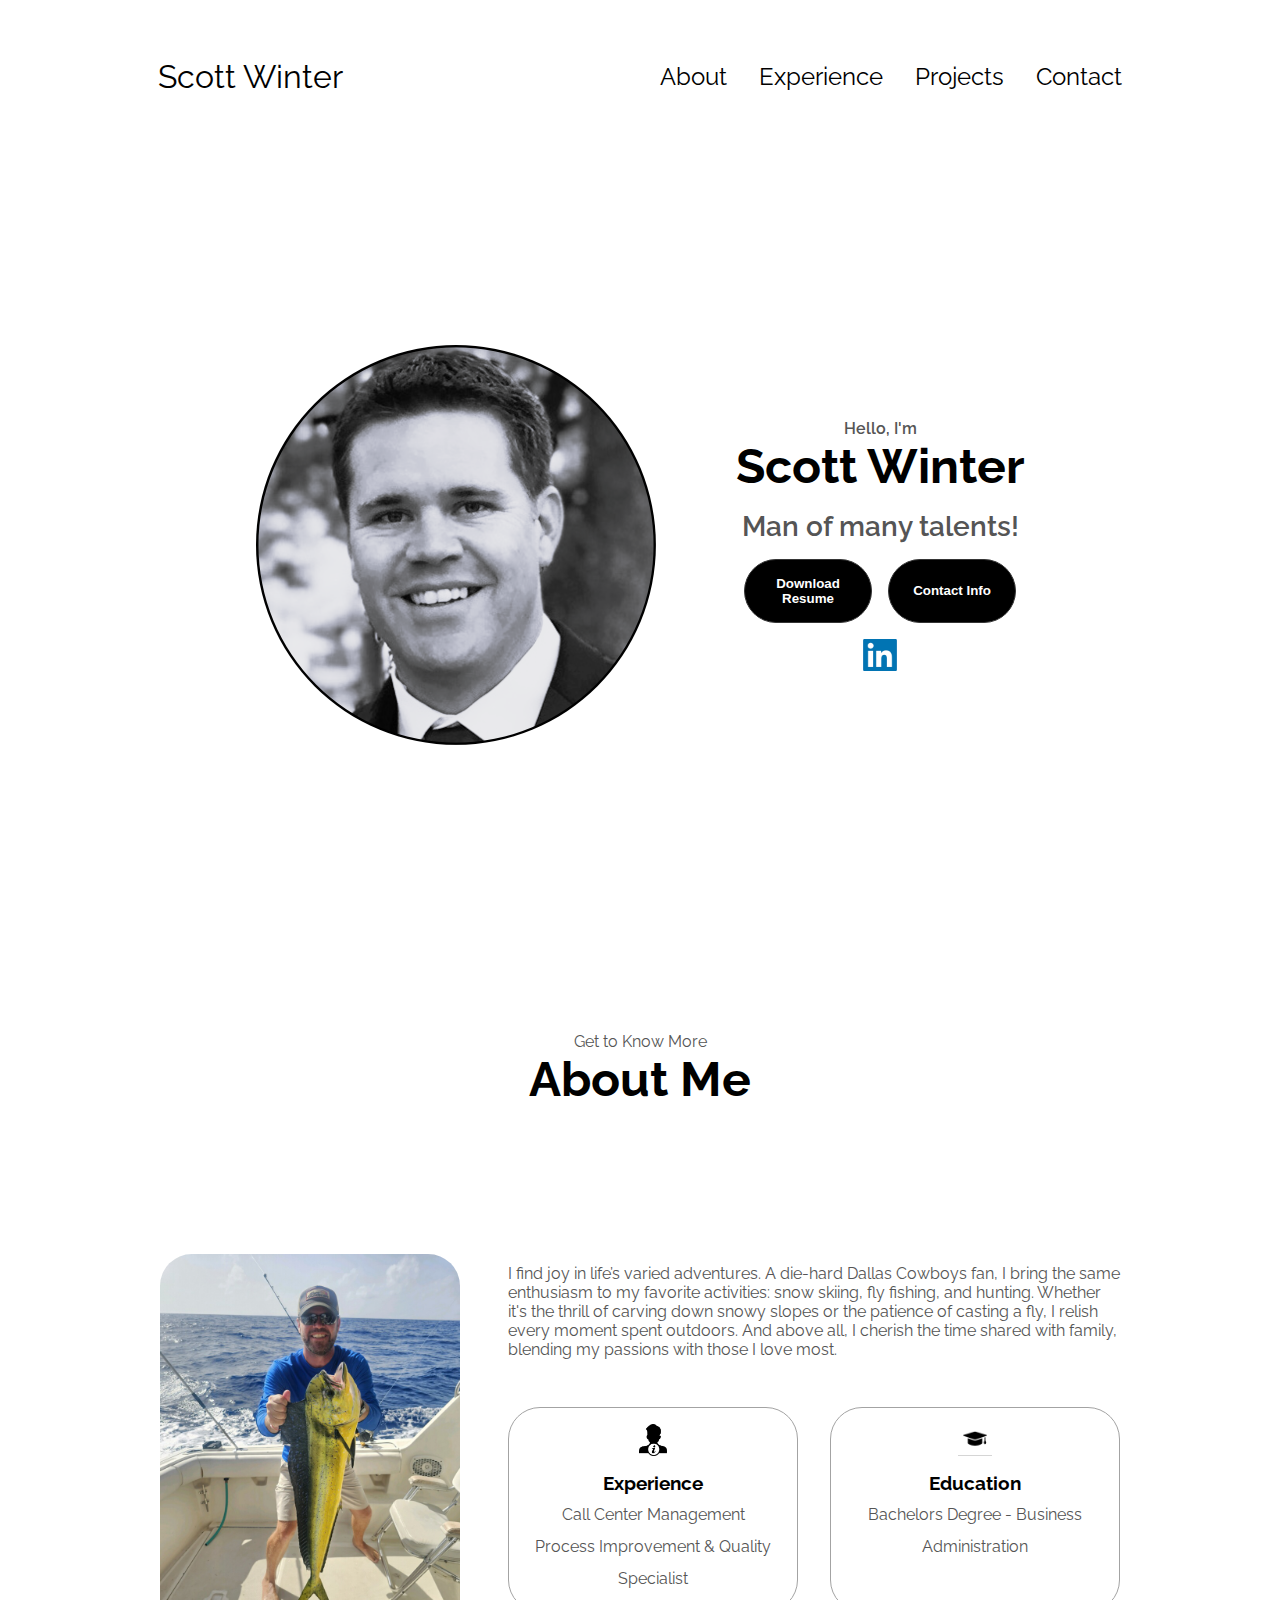
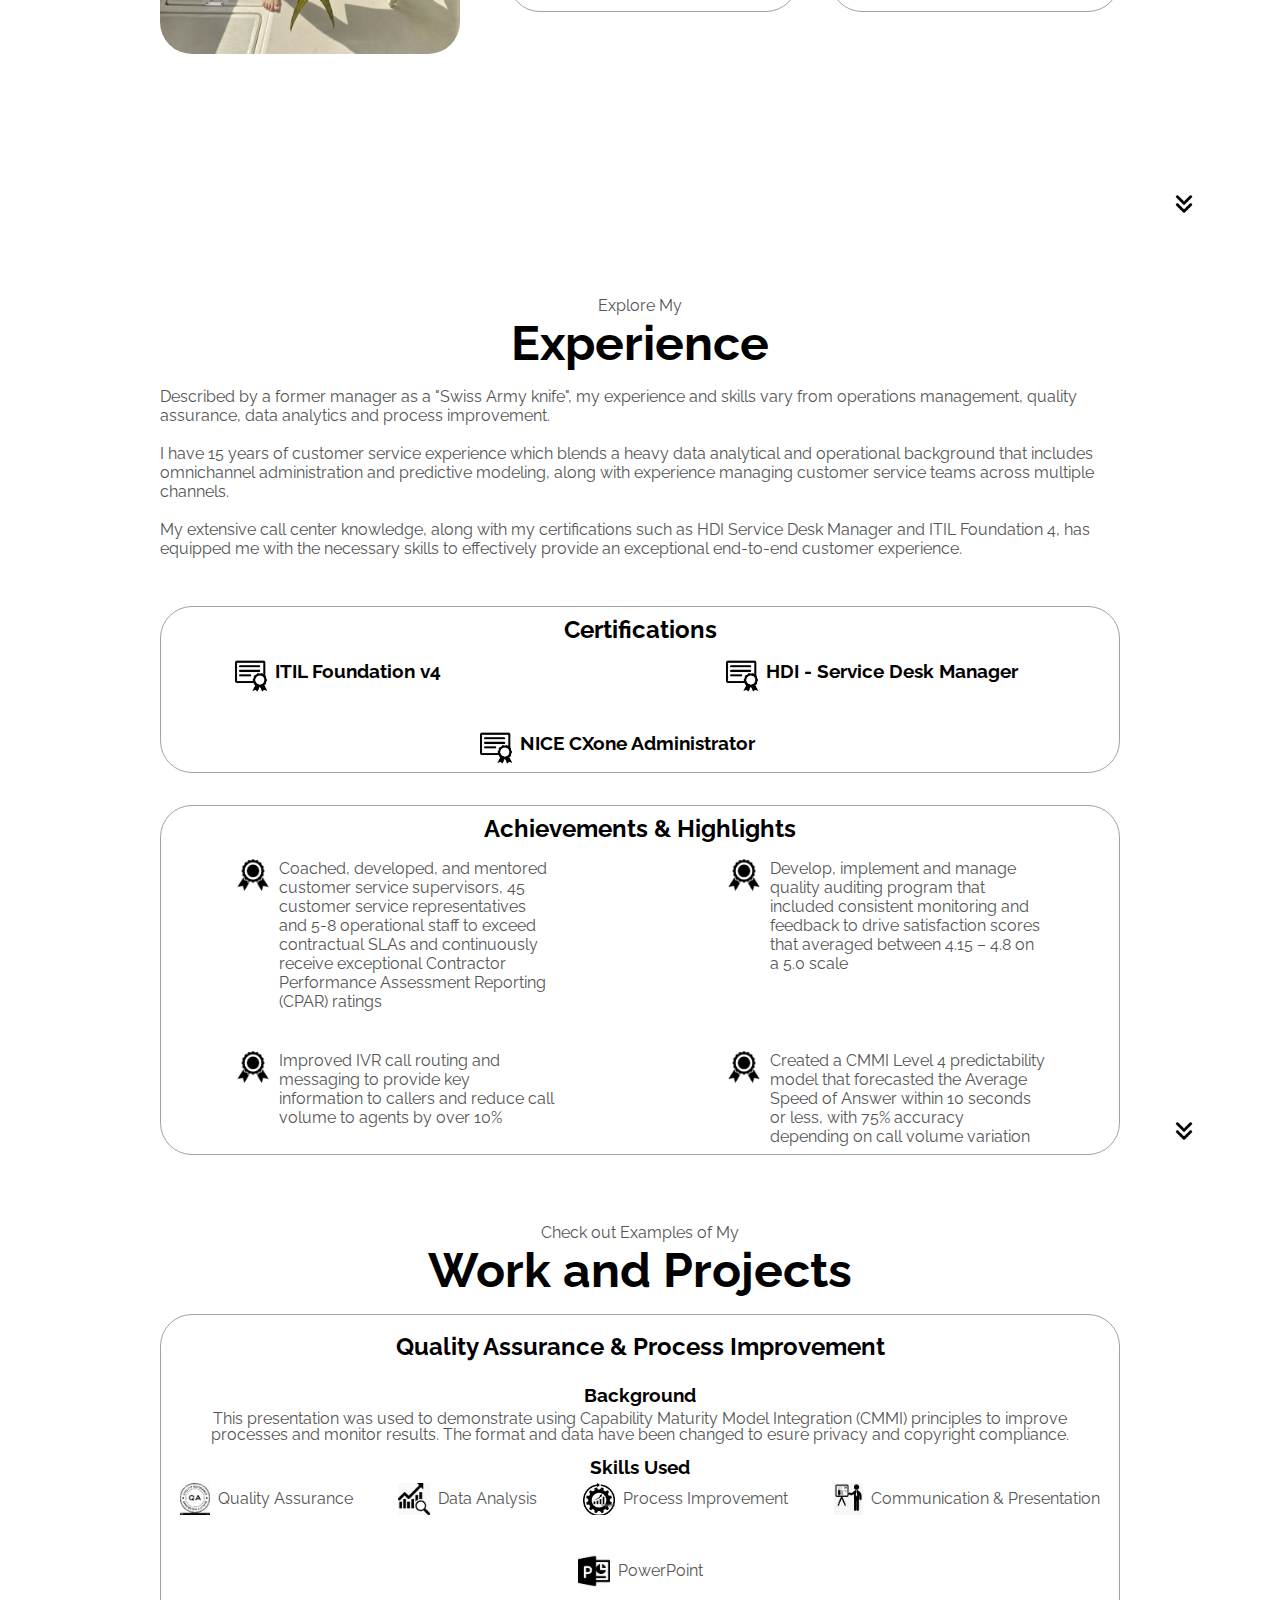
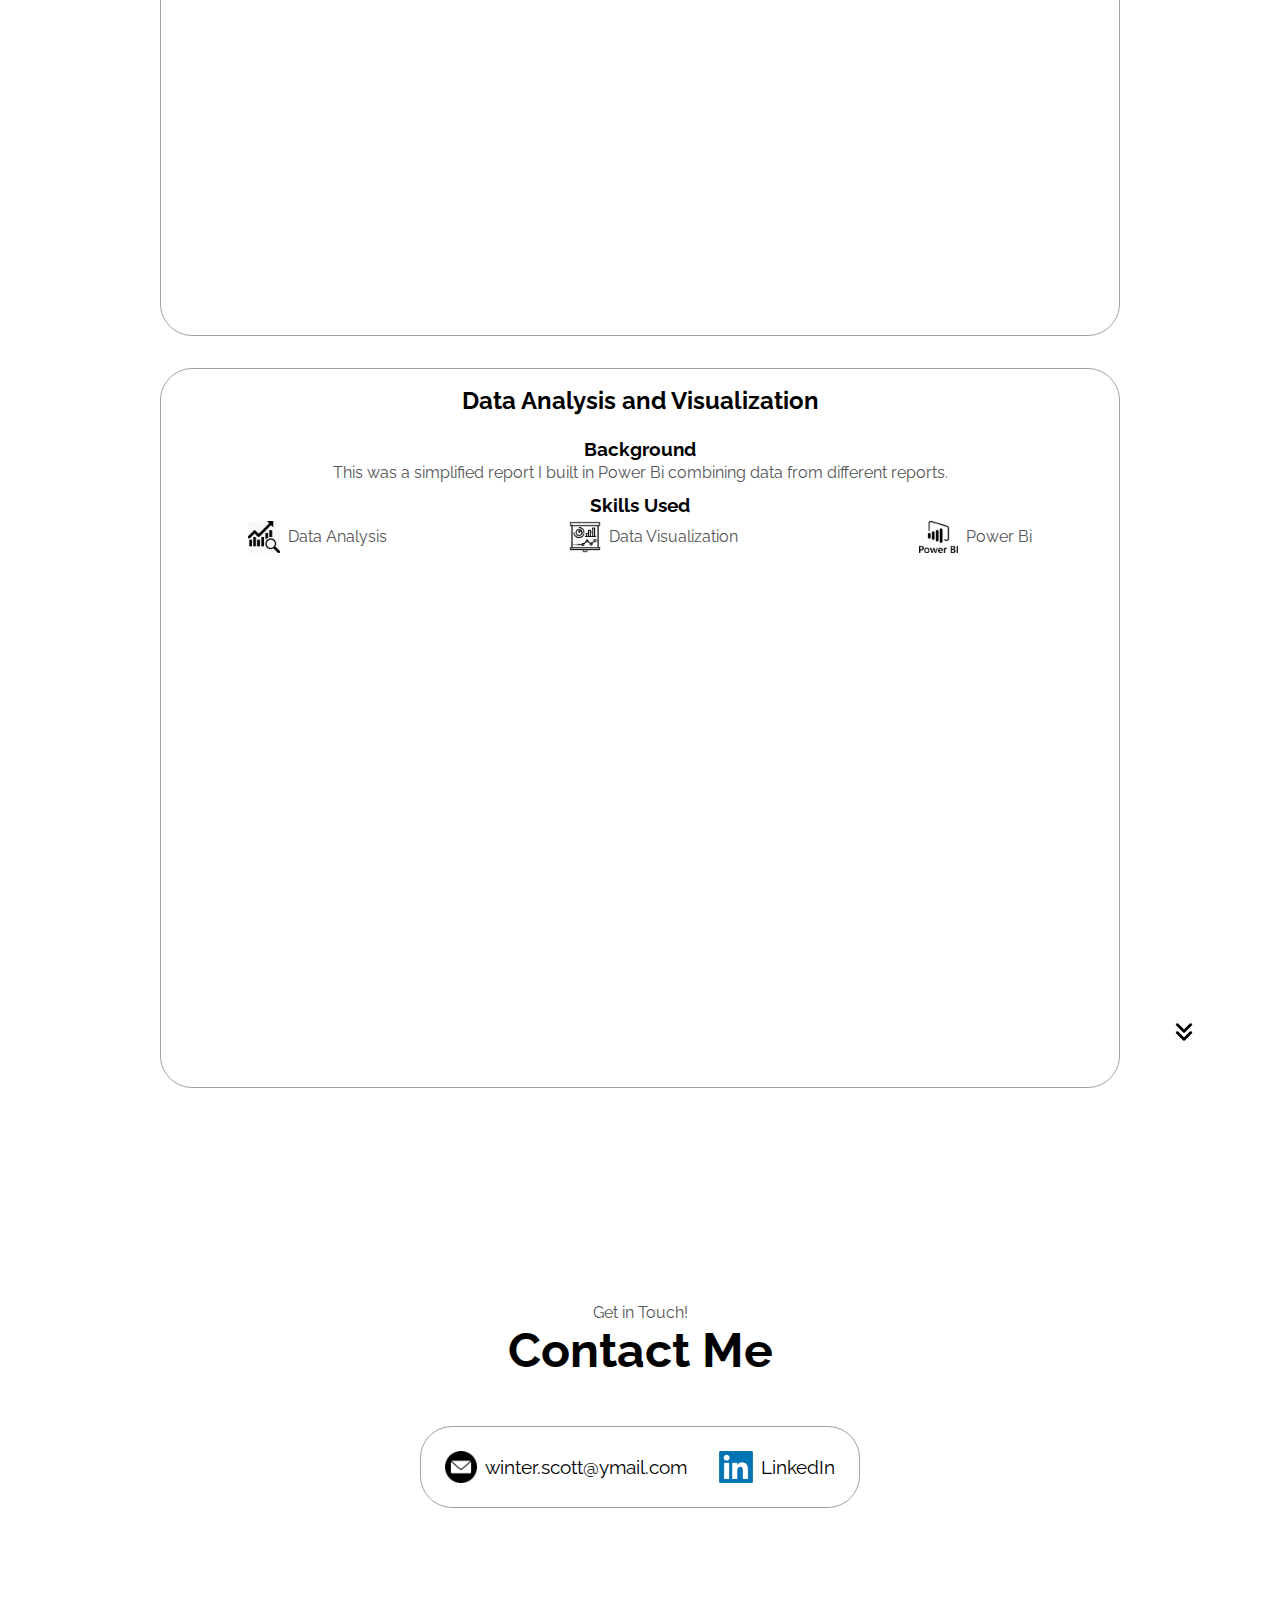
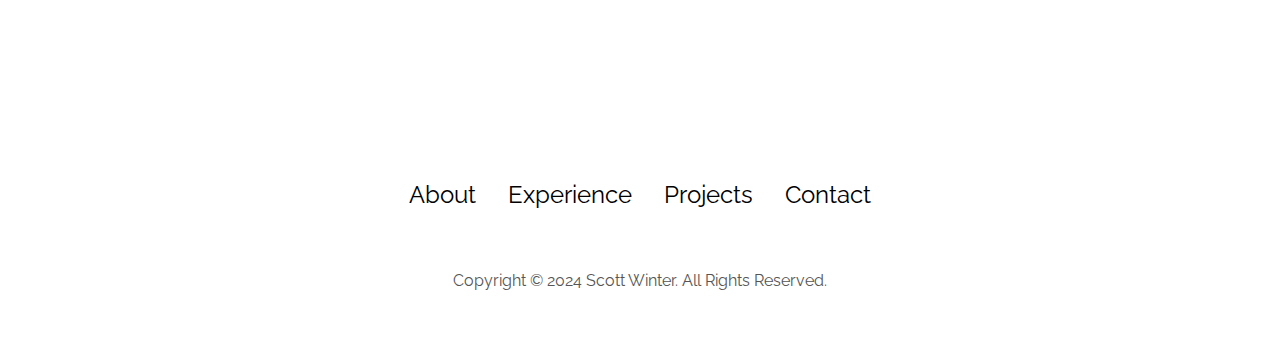
==== index.html @ 6017ad6f "Changed icons and formatting" ====
<!DOCTYPE html>
<html lang="en">
<head>
    <meta charset="UTF-8">
    <meta name="viewport" content="width=device-width, initial-scale=1.0">
    <title>Scott Winter</title>
    <link rel="stylesheet" href="style.css">
    <link rel="stylesheet" href="mediaqueries.css">
</head>
<body>
    <nav id="desktop-nav">
        <div class="logo">Scott Winter</div>
        <div>
            <ul class="nav-links">
                <li><a href="#about">About</a></li>
                <li><a href="#experience">Experience</a></li>
                <li><a href="#projects">Projects</a></li>
                <li><a href="#contact">Contact</a></li>
            </ul>
        </div>
    </nav>
    <nav id="hamburger-nav">
        <div class="logo">Scott Winter</div>
        <div class="hamburger-menu">
            <div class="hamburger-icon" onclick="toggleMenu()">
                <span></span>
                <span></span>
                <span></span>
            </div>
            <div class="menu-links">
                <li><a href="#about" onclick="toggleMenu()">About</a></li>
                <li><a href="#experience" onclick="toggleMenu()">Experience</a></li>
                <li><a href="#projects" onclick="toggleMenu()">Projects</a></li>
                <li><a href="#contact" onclick="toggleMenu()">Contact</a></li>
            </div>
        </div>
    </nav>
    <section id="profile">
        <div class="section__pic-container">
            <img src="./assets/headshot.png" alt="Scott Winter profile picture" class="headshot">
        </div>
        <div class="section__text">
            <p class="section__text__p1">Hello, I'm</p>
            <h1 class="title">Scott Winter</h1>
            <p class="section__text__p2">Man of many talents!</p>
            <div class="btn-container">
                <button class="btn btn-color-2" onclick="window.open('./assets/Scott Winter Resume.pdf')">Download Resume</button>
                <button class="btn btn-color-1" onclick="location.href='./#contact'">Contact Info</button>
            </div>
            <div id="socials-container">
                <img src="./assets/linkedin.png" alt="My LinkedIn Profile"
                class="icon LinkedIn-icon" onclick="location.href='https://www.linkedin.com/in/scottwwinter/'">
            </div>
        </div>
    </section>
    <section id="about">
        <p class="section__text__p1">Get to Know More</p>
        <h1 class="title">About Me</h1>
        <div class="section-container">
            <div class="section__pic-container">
                <img src="./assets/about-pic.png" alt="Profile Picture"
                class="about-pic"
                />
            </div>
            <div class="about-details-container">
                <div class="text-container">
                    <p>I find joy in life’s varied adventures. A die-hard Dallas 
                        Cowboys fan, I bring the same enthusiasm to my favorite activities: 
                        snow skiing, fly fishing, and hunting. Whether it's the thrill of carving down 
                        snowy slopes or the patience of casting a fly, I relish every moment 
                        spent outdoors. And above all, I cherish the time shared with family, blending 
                        my passions with those I love most. 
                    </p>
                </div>
                <div class="about-containers">
                    <div class="details-container">
                        <img
                         src="./assets/about-me.png"
                         alt="Experience icon"
                         class="icon"
                        />
                        <h3>Experience</h3>
                        <p>Call Center Management <br>
                        Process Improvement & Quality Specialist</p>
                    </div>
                    <div class="details-container">
                        <img 
                         src="./assets/education-icon.png" 
                         alt="Education icon"
                         class="icon"
                        />
                        <h3>Education</h3>
                        <p>Bachelors Degree - Business Administration
                        </p>
                    </div>
                </div>
            </div>
        </div>
        <img src="./assets/arrow.png" alt="Arrow icon" class="icon arrow"
        onclick="location.href='./#experience'">
    </section>
    <section id="experience">
        <p class="section__text__p1">Explore My</p>
        <h1 class="title">Experience</h1>
        <div class="experience-details-container">
            <div class="text-container">
                <p> Described by a former manager as a "Swiss Army knife", my experience and 
                    skills vary from operations management, quality assurance, data 
                    analytics and process improvement. <br> <br> I have 15 years of customer service experience which blends a 
                    heavy data analytical and operational background that includes 
                    omnichannel administration and predictive modeling, along with 
                    experience managing customer service teams across multiple 
                    channels. <br><br>My extensive call center knowledge, along with my 
                    certifications such as HDI Service Desk Manager and ITIL Foundation 
                    4, has equipped me with the necessary skills to effectively provide 
                    an exceptional end-to-end customer experience.
                </p>
            </div>            
            <div class="about-containers">
                <div class="details-container-certification">
                    <h2 class="experience-sub-title">Certifications</h2>
                    <div class="article-container">
                        <article>
                            <img src="./assets/certification-icon.png" 
                                 alt="Certification Icon"
                                 class="icon">
                                <div>
                                    <h3>ITIL Foundation v4</h3>
                                </div> 
                        </article>
                        <article>
                            <img src="./assets/certification-icon.png" 
                                 alt="Achievement Icon"
                                 class="icon">
                                <div>
                                    <h3>HDI - Service Desk Manager</h3>
                                </div> 
                        </article>
                        <article>
                            <img src="./assets/certification-icon.png" 
                                 alt="Achievement Icon"
                                 class="icon">
                                <div>
                                    <h3>NICE CXone Administrator</h3>
                                </div> 
                        </article>        
                    </div>
                </div>
                <div class="details-container-achievements">
                    <h2 class="experience-sub-title">Achievements & Highlights</h2>
                    <div class="article-container">
                        <article>
                            <img src="./assets/achievement-icon.png" 
                                 alt="Achievement Icon"
                                 class="icon">
                                <div>
                                    <p>Coached, developed, and mentored 
                                        customer service supervisors, 45 
                                        customer service representatives and 
                                        5-8 operational staff to exceed contractual 
                                        SLAs and continuously receive exceptional 
                                        Contractor Performance Assessment Reporting (CPAR) 
                                        ratings</p>
                                </div> 
                        </article>
                        <article>
                            <img src="./assets/achievement-icon.png" 
                                 alt="Achievement Icon"
                                 class="icon">
                                <div>
                                    <p>Develop, implement and manage quality auditing program 
                                        that included consistent monitoring and feedback to drive 
                                        satisfaction scores that averaged between 4.15 – 4.8 on a 5.0 
                                        scale</p>
                                </div> 
                        </article>
                        <article>
                            <img src="./assets/achievement-icon.png" 
                                 alt="Achievement Icon"
                                 class="icon">
                                <div>
                                    <p>Improved IVR call routing and messaging to provide key information 
                                        to callers and reduce call volume to agents by over 10%</p>
                                </div> 
                        </article>
                        <article>
                            <img src="./assets/achievement-icon.png" 
                                 alt="Achievement Icon"
                                 class="icon">
                                <div>
                                    <p>Created a CMMI Level 4 predictability model that forecasted the 
                                        Average Speed of Answer within 10 seconds or less, with 75% 
                                        accuracy depending on call volume variation</p>
                                </div> 
                        </article>
                    </div>
                </div>
            </div>
        </div>
        <img src="./assets/arrow.png" alt="Arrow icon" class="icon arrow"
        onclick="location.href='./#projects'">
    </section>
    <section id="projects">
        <p class="section__text__p1">Check out Examples of My</p>
        <h1 class="title">Work and Projects</h1>
        <div class="experience-details-container projects-container">
            <div class="details-container presentation-container">
                <h2 class="projects-sub-title">Quality Assurance & Process Improvement</h2>
                <h3>Background</h3>
                <div class="text-container project-presentation-text">
                    <p>This presentation was used to demonstrate using Capability Maturity Model Integration (CMMI) 
                        principles to improve processes and monitor results. The format and data have been changed 
                        to esure privacy and copyright compliance.
                    </p>
                </div>
                <h3>Skills Used</h3>
                <div class="article-container skills-used">
                    <article class="skills-details">
                        <img src="./assets/quality-assurance-icon.png" 
                                 alt="Skills Icon"
                                 class="icon">
                                <div>
                                    <p>Quality Assurance</p>
                                </div> 
                    </article>
                    <article class="skills-details">
                        <img src="./assets/data-analysis-icon.png" 
                                 alt="Skills Icon"
                                 class="icon">
                                <div>
                                    <p>Data Analysis</p>
                                </div> 
                    </article>
                    <article class="skills-details">
                        <img src="./assets/process-improvement-icon" 
                                 alt="Skills Icon"
                                 class="icon">
                                <div>
                                    <p>Process Improvement</p>
                                </div> 
                    </article>
                    <article class="skills-details">
                        <img src="./assets/presentation-icon.png" 
                                 alt="Skills Icon"
                                 class="icon">
                                <div>
                                    <p>Communication & Presentation</p>
                                </div> 
                    </article>
                    <article class="skills-details">
                        <img src="./assets/powerpoint-icon.png" 
                                 alt="Skills Icon"
                                 class="icon">
                                <div>
                                    <p>PowerPoint</p>
                                </div> 
                    </article>
                    </div>
                <div class="article-container">                   
                    <iframe src="https://1drv.ms/p/c/02ca8053bdf16c17/IQQpwWOQGfQnS7C4cMNUEPcTAedNx4H-xVXL0mnhFhOoRJ8?em=2&amp;wdAr=1.7777777777777777&amp;wdEaaCheck=1" width="500px" height="300px" frameborder="0">
                        This is an embedded <a target="_blank" href="https://office.com">Microsoft Office</a> presentation, powered by <a target="_blank" href="https://office.com/webapps">Office</a>.</iframe>
                </div>
            </div>
            <div class="details-container presentation-container">
                <h2 class="projects-sub-title">Data Analysis and Visualization</h2>
                <h3>Background</h3>
                <div class="text-container project-presentation-text">
                    <p>This was a simplified report I built in Power Bi combining data from different reports.
                    </p>
                </div>
                <h3>Skills Used</h3>
                <div class="article-container skills-used">
                    <article class="skills-details">
                        <img src="./assets/data-analysis-icon.png" 
                                 alt="Skills Icon"
                                 class="icon">
                                <div>
                                    <p>Data Analysis</p>
                                </div> 
                    </article>
                    <article class="skills-details">
                        <img src="./assets/data-visualization-icon.png" 
                                 alt="Skills Icon"
                                 class="icon">
                                <div>
                                    <p>Data Visualization</p>
                                </div> 
                    </article>
                    <article class="skills-details">
                        <img src="./assets/powerbi-icon.png" 
                                 alt="Skills Icon"
                                 class="icon">
                                <div>
                                    <p>Power Bi</p>
                                </div> 
                    </article>
                    </div>
                <div class="article-container">                   
                    <iframe title="Call Statistics Demo" width="600" height="486" src="https://app.powerbi.com/view?r=eyJrIjoiNjZkYTY4NjYtNTcwOC00YjhkLTlhNmItY2ViM2QxNGQ1OWJhIiwidCI6IjY2ZTRmZDdmLWQ2MDYtNDExNC04ZTYzLTRjZDkyZjU1OGFmZCJ9" frameborder="0" allowFullScreen="true"></iframe>
                </div>
            </div>
        </div>
        <img src="./assets/arrow.png" alt="Arrow icon" class="icon arrow"
        onclick="location.href='./#contact'">
    </section>
    <section id="contact">
        <p class="section__text__p1">Get in Touch!</p>
        <h1 class="title">Contact Me</h1>
        <div class="contact-info-upper-container">
            <div class="contact-info-container">
                <img src="./assets/email-icon.png" 
                     lt="Email Icon" 
                     class="icon contact-icon">
                <p><a href="mailto:winter.scott@ymail.com">winter.scott@ymail.com</a></p>     
            </div>
            <div class="contact-info-container">
                <img src="./assets/linkedin.png" 
                     lt="LinkedIn Icon" 
                     class="icon LinkedIn-icon">
                <p><a href="https://www.linkedin.com/in/scottwwinter/">LinkedIn</a></p>     
            </div>
        </div>
    </section>
    <footer>
        <nav>
            <div class="nav-links-container">
                <ul class="nav-links">
                    <li><a href="#about">About</a></li>
                    <li><a href="#experience">Experience</a></li>
                    <li><a href="#projects">Projects</a></li>
                    <li><a href="#contact">Contact</a></li>
                </ul>
            </div>
        </nav>
        <p>Copyright &#169; 2024 Scott Winter. All Rights Reserved.</p>
    </footer>
    <script src="script.js"></script>
</body>
</html>
---- style.css ----
/* GENERAL */

@import url('https://fonts.googleapis.com/css2?family=Raleway:ital,wght@0,100..900;1,100..900&display=swap');

* {
    margin: 0;
    padding: 0;
}

body {
    font-family: "Raleway", serif;
}

html {
    scroll-behavior: smooth;
}

p {
    color: rgb(85, 85, 85);
}

/* TRANSITION */

a, .btn {
    transition: all 300 ms ease;
}

/* DESKTOP NAV */

nav, .nav-links {
    display: flex;
}

nav {
    justify-content: space-around;
    align-items: center;
    height: 17vh;
}

.nav-links {
    gap: 2rem;
    list-style: none;
    font-size: 1.5rem;
}

a {
    color: black;
    text-decoration: none;
    text-decoration-color: white;
}

a:hover {
    color: grey;
    text-decoration: underline;
    text-underline-offset: 0.5rem;
    text-decoration-color: rgb(181, 181, 181);
}

.logo {
    font-size: 2rem;
}

.logo:hover {
    cursor: default;
}

/* HAMBURGER MENU */

#hamburger-nav {
    display: none;
}

.hamburger-menu {
    position: relative;
    display: inline-block;
}

.hamburger-icon {
    display: flex;
    flex-direction: column;
    justify-content: space-between;
    height: 24px;
    width: 30px;
    cursor: pointer;
}

.hamburger-icon span {
    width: 100%;
    height: 2px;
    background-color: black;
    transition: all 0.3 ease-in-out;
}

.menu-links {
    position: absolute;
    top: 100%;
    right: 0;
    background-color: white;
    width: fit-content;
    max-height: 0;
    overflow: hidden;
    transition: all 0.3 ease-in-out;
}

.menu-links a {
    display: block;
    padding: 10px;
    text-align: center;
    font-size: 1.5rem;
    color: black;
    text-decoration: none;
    transition: all 0.3 ease-in-out;
}

.menu-links li {
    list-style: none;
}

.menu-links.open {
    max-height: 300px;
}

.hamburger-icon.open span:first-child {
    transform: rotate(45deg) translate(10px,5px);
}

.hamburger-icon.open span:nth-child(2) {
    opacity: 0;
}

.hamburger-icon.open span:last-child {
    transform: rotate(-45deg) translate(10px,-5px);
}

.hamburger-icon span:first-child {
    transform: none;
}
.hamburger-icon span:first-child {
    opacity: 1;
}
.hamburger-icon span:first-child {
    transform: none;
}

/* SECTIONS */

section {
    padding-top: 4vh;
    height: 96vh;
    margin: 0 10rem;
    box-sizing: border-box;
    min-height: fit-content;
}

.section-container {
    display: flex;
}

/* PROFILE SECTION */

#profile {
    display: flex;
    justify-content: center;
    gap: 5rem;
    height: 80vh;
}

.section__pic-container {
    display: flex;
    height: 400px;
    width: 400px;
    margin: auto 0;
}

.section__text {
    align-self: center;
    text-align: center;
}

.section__text p {
    font-weight: 600;
}

.section__text__p1 {
    text-align: center;
}

.section__text__p2 {
    font-size: 1.75rem;
    margin-bottom: 1rem;
}

.title {
    font-size: 3rem;
    text-align: center;
    margin-bottom: 1rem;
}

#socials-container {
    display: flex;
    justify-content: center;
    margin-top: 1rem;
    gap: 1rem;
}

/* ICONS */

.icon {
    cursor: default;
    height: 2rem;
}

.LinkedIn-icon {
    cursor: pointer;
    height: 2rem;
}

/* BUTTONS */

.btn-container {
    display: flex;
    justify-content: center;
    gap: 1rem;
}

.btn {
    font-weight: 600;
    transition: all 300ms ease;
    padding: 1rem;
    width: 8rem;
    border-radius: 2rem;
}

.btn-color-1,
.btn-color-2 {
    border: rgb(53, 53, 53) 0.1rem solid;
}

.btn-color-1:hover,
.btn-color-2:hover {
    cursor: pointer;
    background-color: rgb(200, 200, 200);
    color: black;
}

.btn-color-1 {
    background: black;
    color: white;
}

.btn-color-2 {
    background: black;
    color: white;
}

.btn-color-2:hover {
    border: black 0.1rem solid;
}

.btn-container {
    gap: 1rem;
}

/* ABOUT SECTION */

#about {
    position: relative;
}

.about-containers {
    gap: 2rem;
    margin-bottom: 2rem;
    margin-top: 2rem;
}

.about-details-container {
    justify-content: center;
    flex-direction: column;
}

.about-containers,
.about-details-container {
    display: flex;
}

.about-pic {
    border-radius: 2rem;
}

.arrow {
    position: absolute;
    right: -5rem;
    bottom: 2.5rem;
}

.details-container {
    padding: 1rem;
    flex: 1;
    background: white;
    border-radius: 2rem;
    border: rgb(53, 53, 53) 0.1rem solid;
    border-color: rgb(163, 163, 163);
    text-align: center;
    line-height: 2rem;
 }

.section-container {
   gap: 3rem;
   height: 80%;
}

.section__pic-container {
    height: 400px;
    width: 400px;
    margin: auto 0;
}
.text-container {
    margin-bottom: 1rem;
}

/* EXPERIENCE */

#experience {
    position: relative;
}

.exprience-sub-title {
    color: rgb(85, 85, 85);
    font-weight: 600;
    font-size: 1.75rem;
    margin-bottom: 2rem;
 }

.experience-details-container {
    display: flex;
    justify-content: center;
    flex-direction: column;
}

.details-container-certification {
    padding: .5rem;
    flex: 1;
    background: white;
    border-radius: 2rem;
    border: rgb(53, 53, 53) 0.1rem solid;
    border-color: rgb(163, 163, 163);
    text-align: center;
}

.details-container-achievements {
    padding: 0.5rem;
    border-radius: 2rem;
    border: rgb(53, 53, 53) 0.1rem solid;
    border-color: rgb(163, 163, 163);
}

.details-container-achievements h2,
.details-container-certification h2 {
    text-align: center;
    margin-bottom: 1rem;
}

.article-container {
    display: flex;
    text-align: initial;
    flex-wrap: wrap;
    flex-direction: row;
    gap: 2.5rem;
    justify-content: space-around;
}

article {
    display: flex;
    width: 20rem;
    /* justify-content: space-around; */
    gap: 0.5rem
}

.details-container-achievements {
    border-radius: 2rem;
    border: rgb(53, 53, 53) 0.1rem solid;
    border-color: rgb(163, 163, 163);
}

/* CONTACT */

#contact {
    display: flex;
    justify-content: center;
    flex-direction: column;
    height: 70vh;
}

.contact-info-upper-container {
    display: flex;
    justify-content: center;
    border-radius: 2rem;
    border: rgb(53, 53, 53) 0.1rem solid;
    border-color: rgb(163, 163, 163);
    background: (250, 250, 250);
    margin: 2rem auto;
    padding: 0.5rem;
}

.contact-info-container {
    display: flex;
    align-items: center;
    justify-content: center;
    gap: 0.5rem;
    margin: 1rem;
}

.contact-info-container p {
    font-size: larger;
}

.contact-icon {
    cursor: default;
}

/* FOOTER SECTION */

footer {
    height: 26vh;
    margin:  0 1rem;
}

footer p {
    text-align: center;
}

/* PROJECTS */

#projects {
    position: relative;
}

.projects-sub-title {
    margin-bottom: 1rem;
}

.presentation-container {
    align-items: center;
}

.project-presentation-text {
    text-align: center;
    text-justify: left;
    line-height: 1rem;
    margin-bottom: 0.5rem;
}
.projects-container {
    gap: 2rem;
}

.skills-details {
    width: auto ;
    text-align: center;
    margin: auto;
}

.skills-used {
    display: flex;
    margin-bottom: 2rem;
}
---- mediaqueries.css ----
/* max-width sets when nav turns to hamburger menu */
@media screen and (max-width: 1400px) {
    #profile    {
        height: 83vh;
        margin-bottom: 6rem;
    }
    .about-containers {
        flex-wrap: wrap;
    }
}




@media screen and (max-width: 1100px) {
    #desktop-nav {
        display: none;
    }
    #hamburger-nav {
        display: flex;
    }
    #experience, .experience-details-container  {
        margin-top: 2rem;
    }
    #profile, .section-container {
        display: block;
    }
    .arrow {
        display: none;
    }
    section, .section-container {
        height: fit-content;
        align-items: center;
    }
    section {
        margin: 0 5%;
    }
    .section__pic-container {
        width: 225px;
        height: 275px;
        margin: auto 2rem;
    }

    .about-containers {
        margin-top: 0;
    }
}


@media screen and (max-width: 600px) {
    #contact, footer {
        height: 40vh;
    }
    #profile {
        height: 83vh;
        margin-bottom: 0;
    }
    article {
        font-size: 1rem;
    }
    footer nav {
        height: fit-content;
        margin-bottom: 2rem;
    }
    .about-containers, .contact-info-upper-container, .btn-container {
        flex-wrap: wrap;
    }
    .contact-info-container {
    margin: 0;
    }
    .contact-info-container p, .nav-links li a {
        font-size: 1rem;
    }
    .exerience-sub-title {
        font-size: 1.25 rem;
    }
    .logo {
      font-size: 1.5rem;  
    }
    .nav-links {
        flex-direction: column;
        gap: 0.5rem;
        text-align: center;
    }
    .section__pic-container {
        width: auto;
        height: 46vw;
        justify-content: center;
    }
    .section__text__p2 {
        font-size: 1.25rem;
    }
    .title {
        font-size: 2rem;
    }
    .text-container {
        text-align: justify;
    }
}
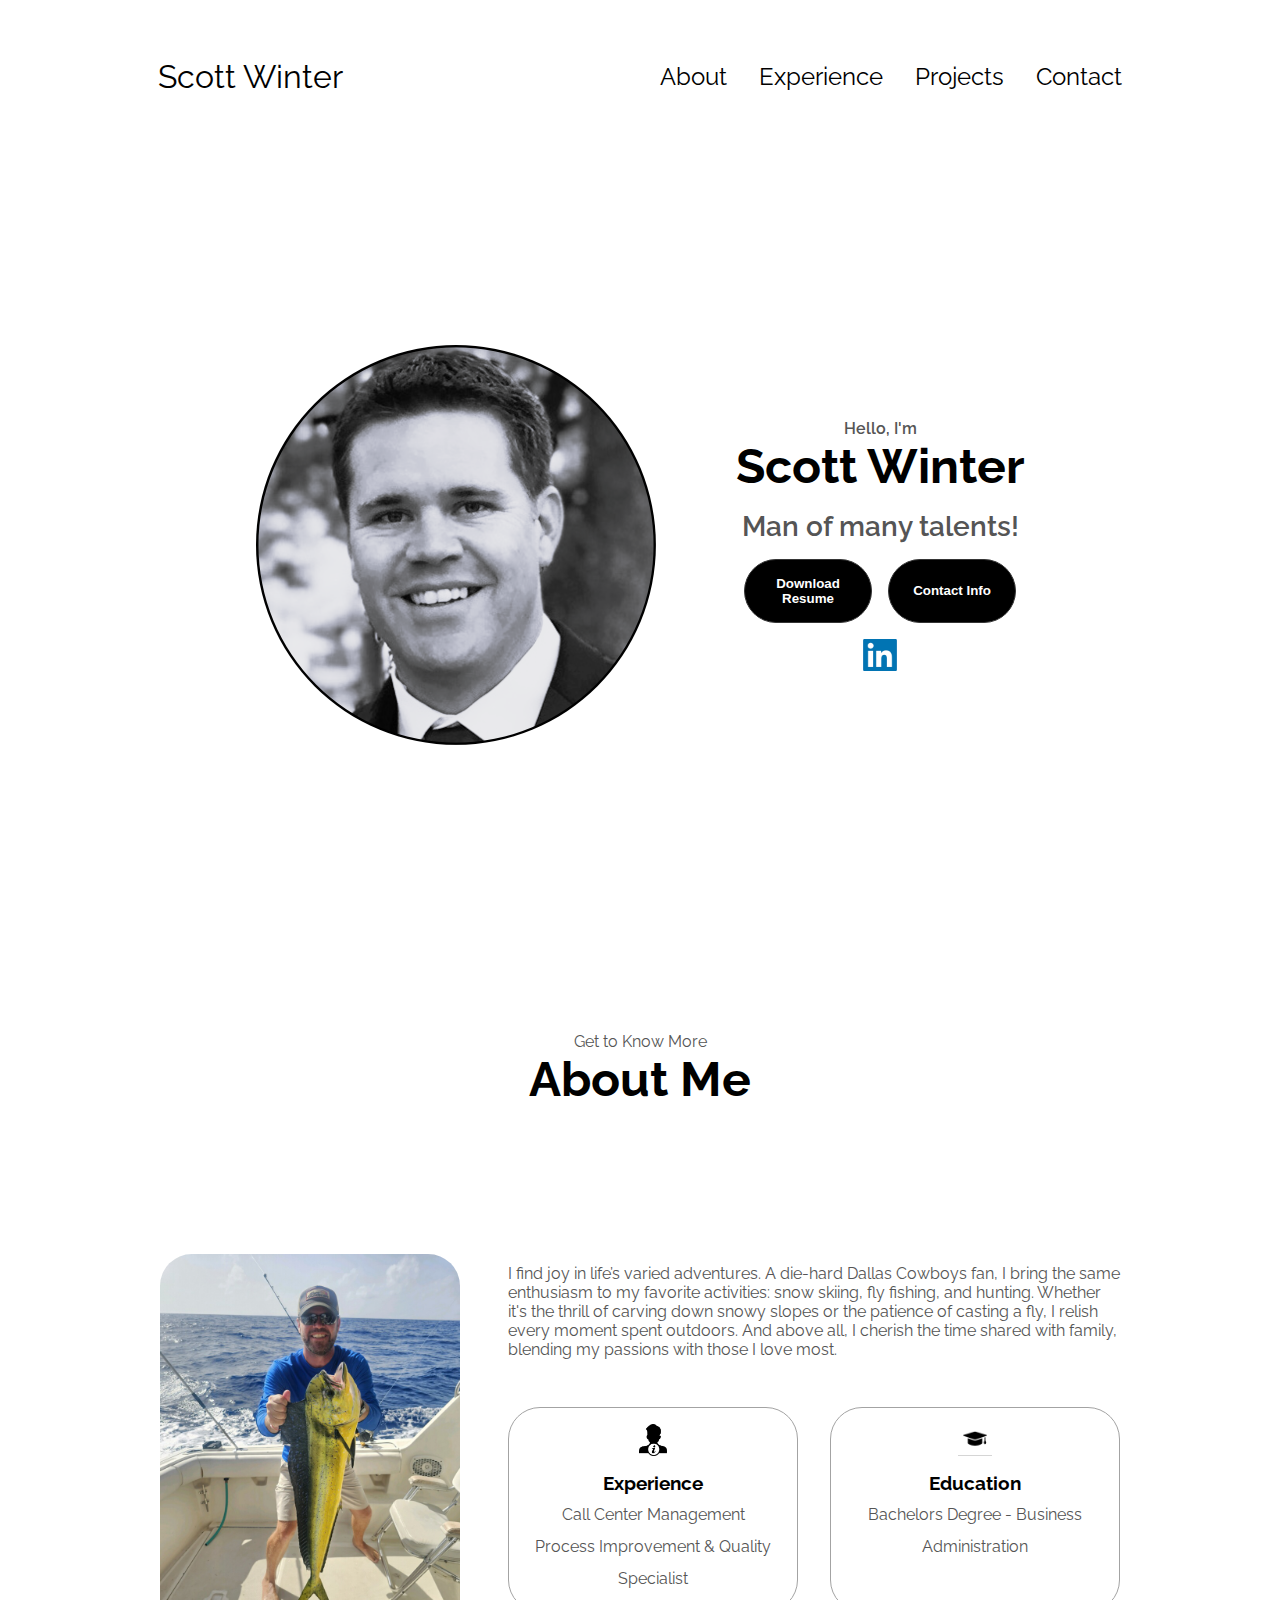
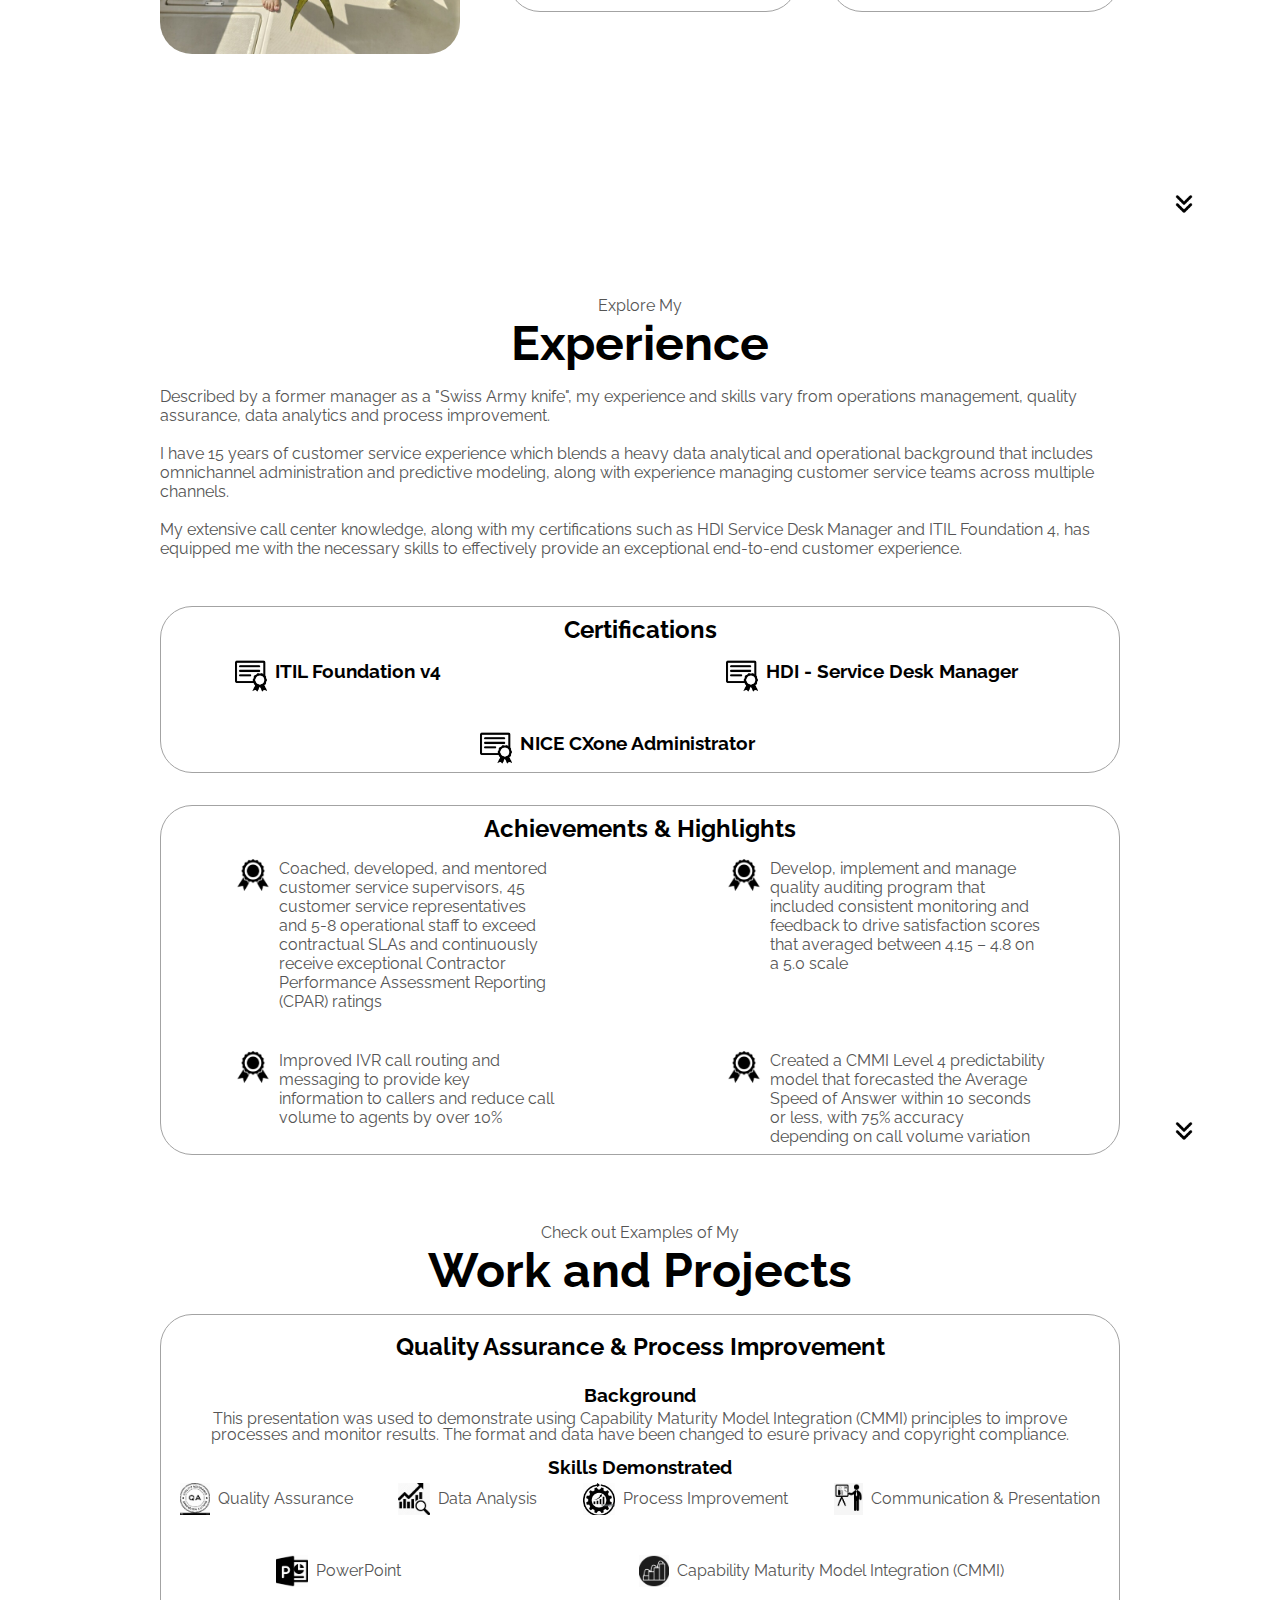
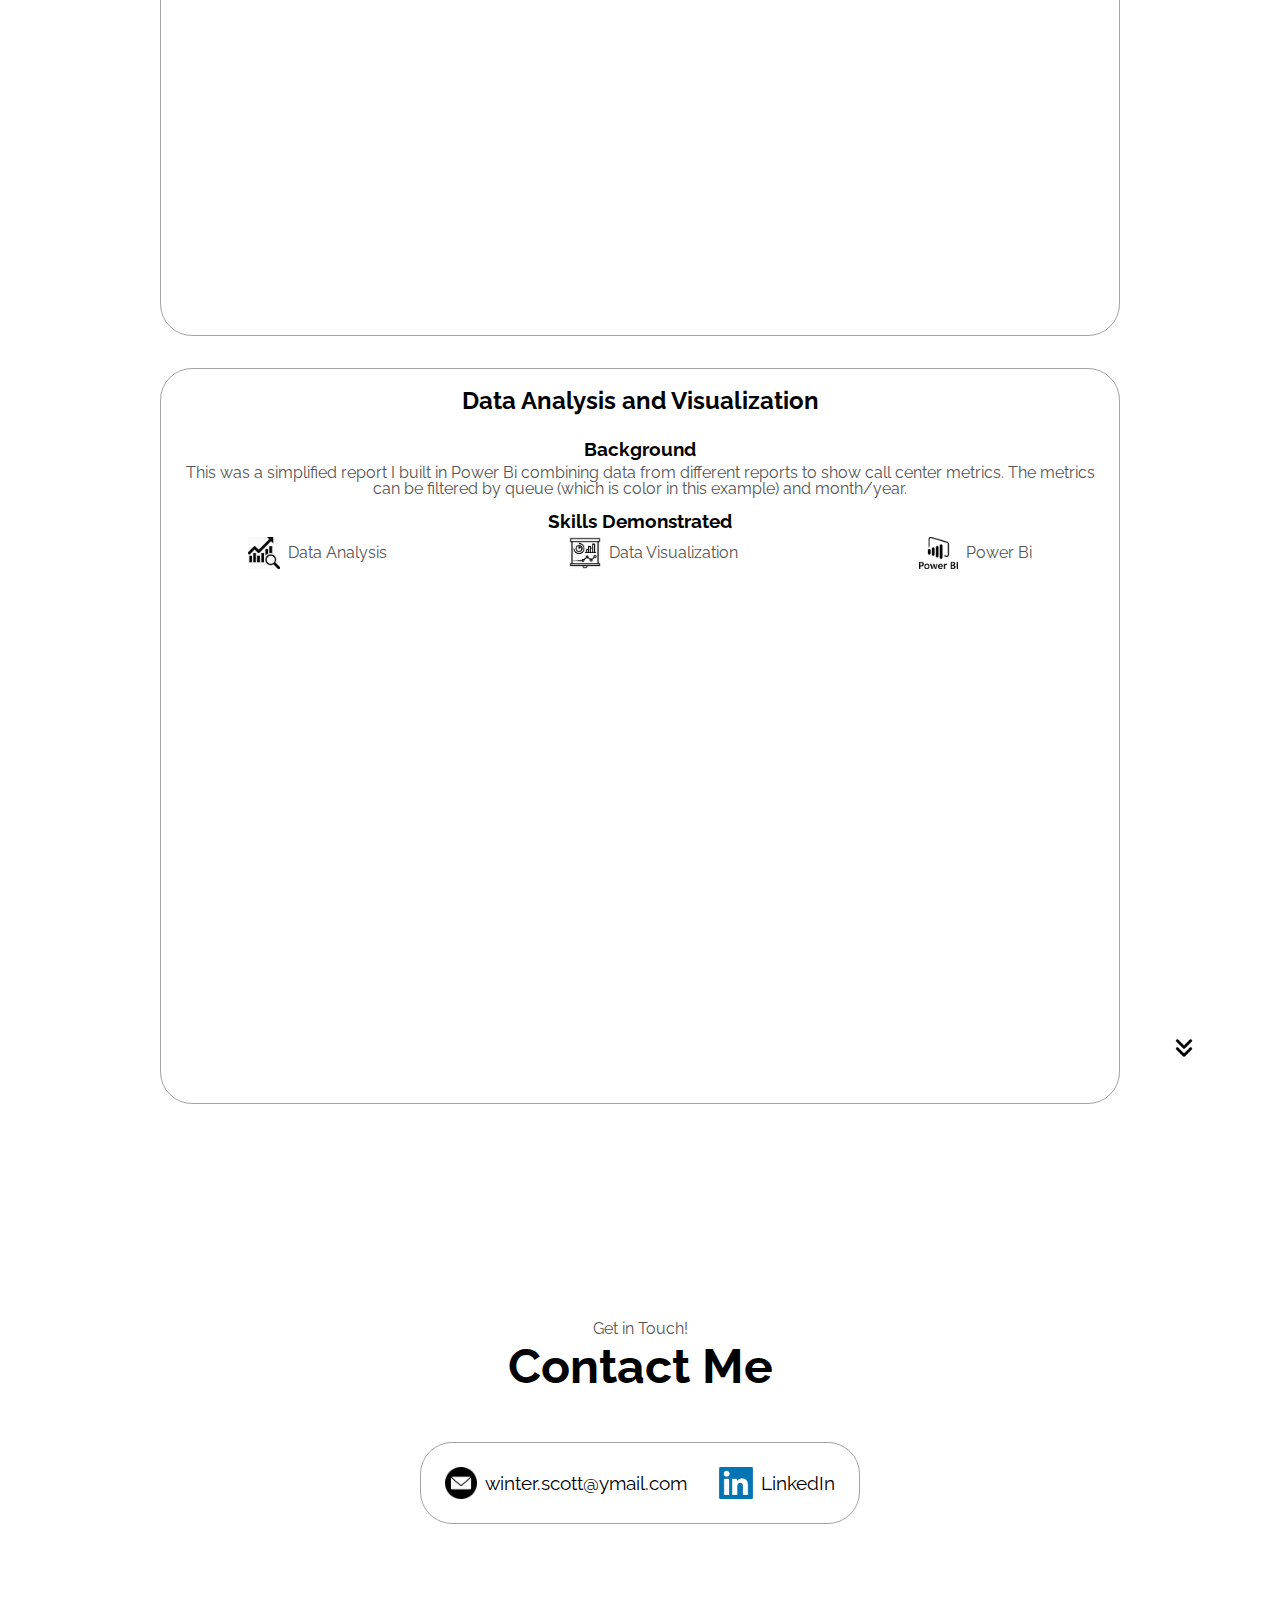
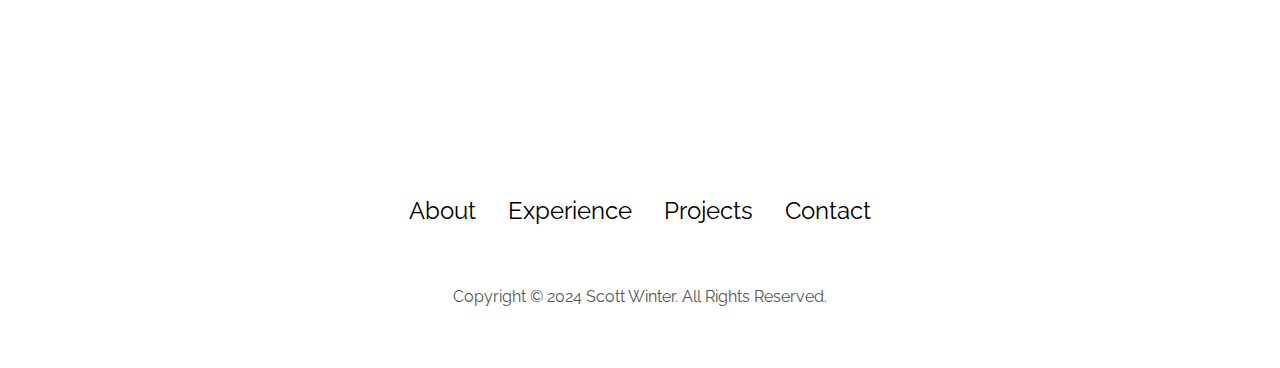
==== commit d5801e3d: "Formatting and Alignment" ====
--- a/index.html
+++ b/index.html
@@ -213,7 +213,7 @@
                         to esure privacy and copyright compliance.
                     </p>
                 </div>
-                <h3>Skills Used</h3>
+                <h3>Skills Demonstrated</h3>
                 <div class="article-container skills-used">
                     <article class="skills-details">
                         <img src="./assets/quality-assurance-icon.png" 
@@ -253,6 +253,14 @@
                                  class="icon">
                                 <div>
                                     <p>PowerPoint</p>
+                                </div> 
+                    </article>
+                    <article class="skills-details">
+                        <img src="./assets/CMMI-icon.png" 
+                                 alt="Skills Icon"
+                                 class="icon">
+                                <div>
+                                    <p>Capability Maturity Model Integration (CMMI)</p>
                                 </div> 
                     </article>
                     </div>
@@ -265,10 +273,11 @@
                 <h2 class="projects-sub-title">Data Analysis and Visualization</h2>
                 <h3>Background</h3>
                 <div class="text-container project-presentation-text">
-                    <p>This was a simplified report I built in Power Bi combining data from different reports.
+                    <p>This was a simplified report I built in Power Bi combining data from different reports to show call center metrics. The metrics 
+                        can be filtered by queue (which is color in this example) and month/year.
                     </p>
                 </div>
-                <h3>Skills Used</h3>
+                <h3>Skills Demonstrated</h3>
                 <div class="article-container skills-used">
                     <article class="skills-details">
                         <img src="./assets/data-analysis-icon.png" 
--- a/mediaqueries.css
+++ b/mediaqueries.css
@@ -36,9 +36,11 @@
         margin: 0 5%;
     }
     .section__pic-container {
-        width: 225px;
+        width: 100%;
         height: 275px;
-        margin: auto 2rem;
+        margin: auto;
+        justify-content: center;
+        margin-bottom: 1rem;
     }
 
     .about-containers {
@@ -64,6 +66,9 @@
     }
     .about-containers, .contact-info-upper-container, .btn-container {
         flex-wrap: wrap;
+    }
+    .skills-used {
+        flex-direction: column;
     }
     .contact-info-container {
     margin: 0;
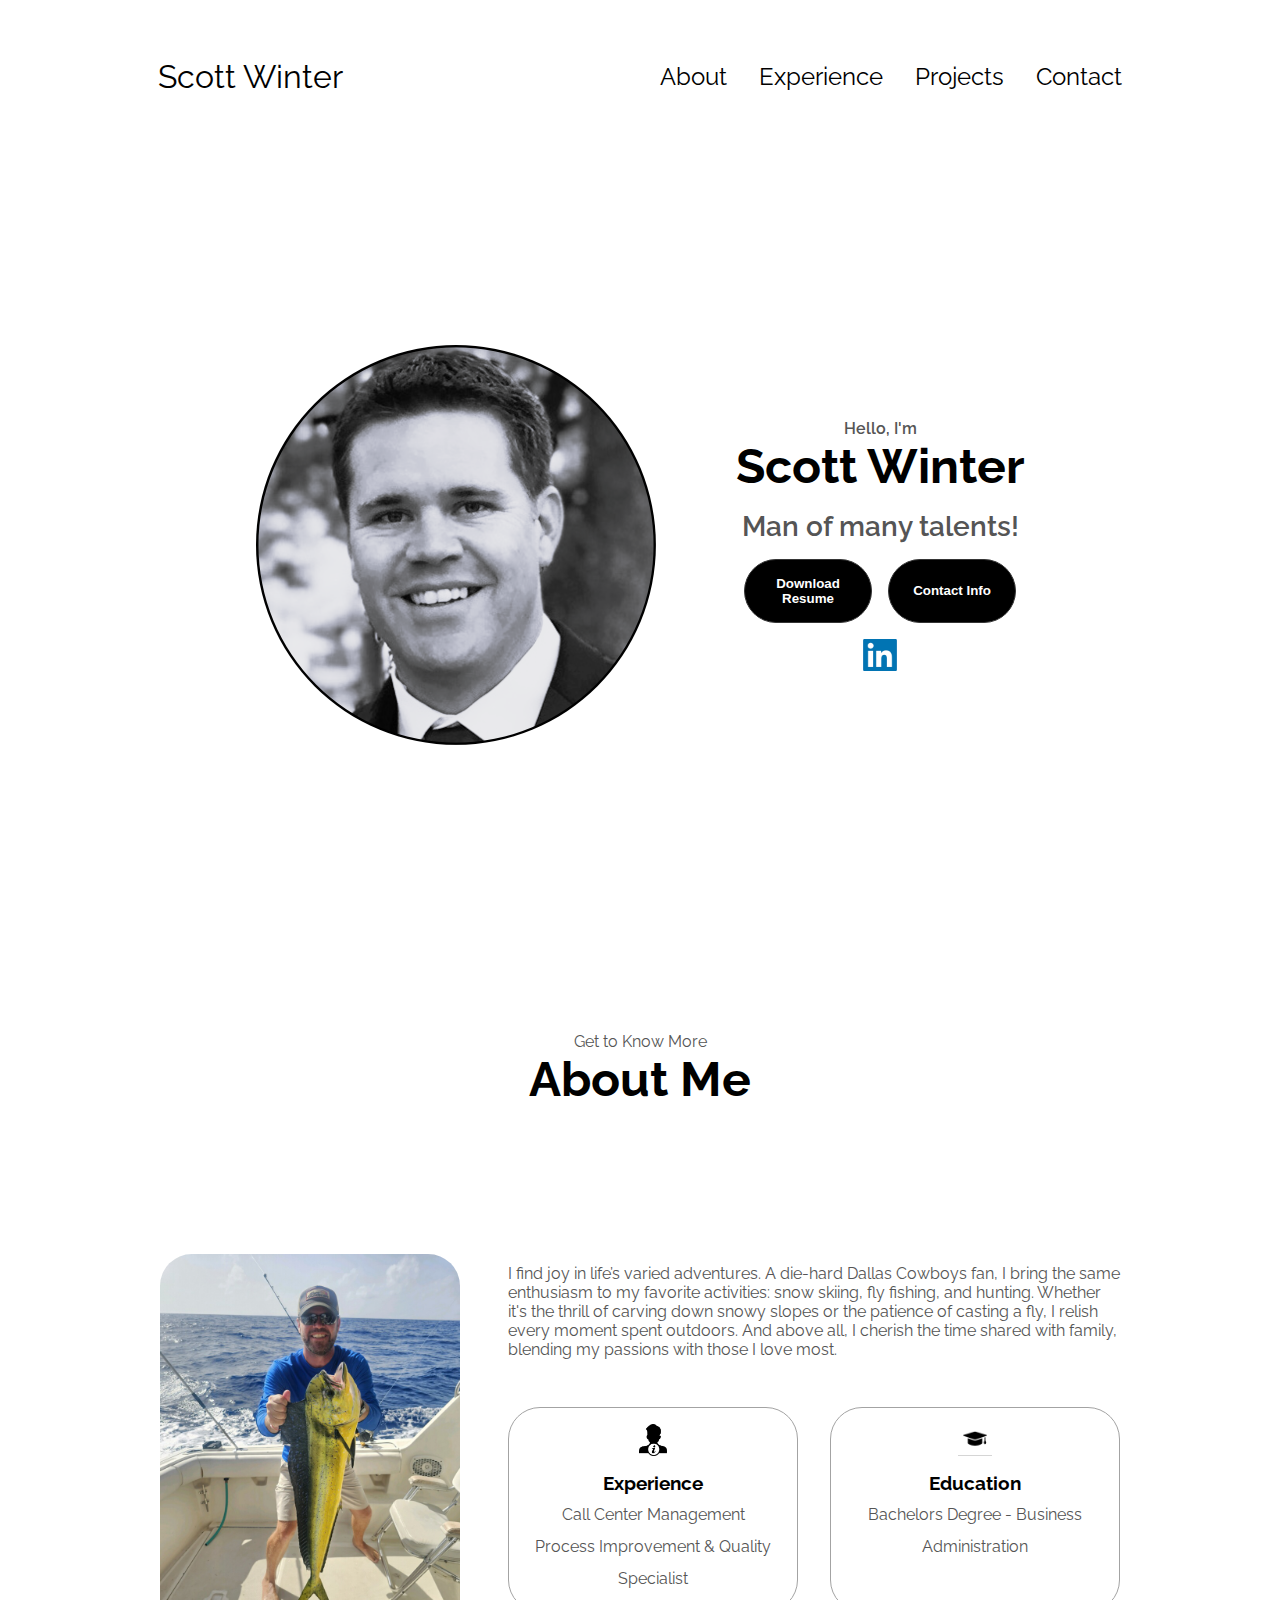
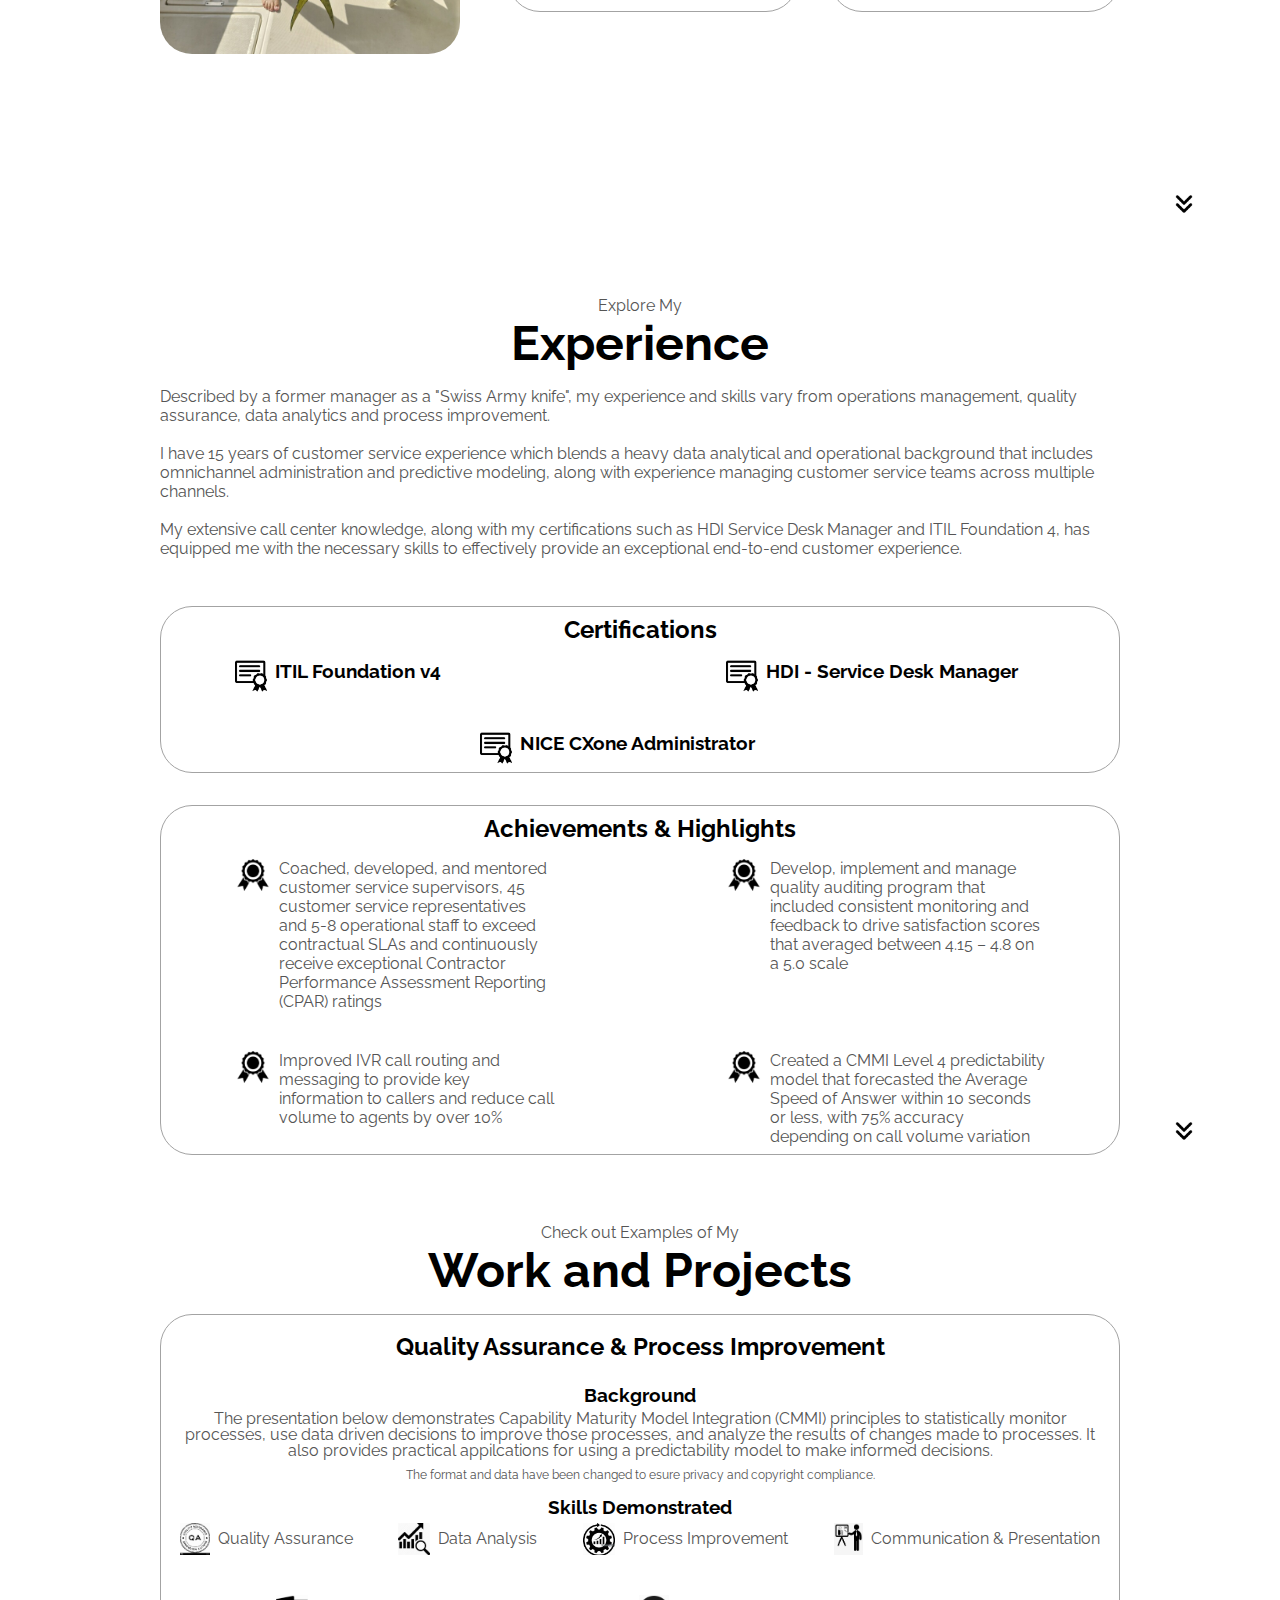
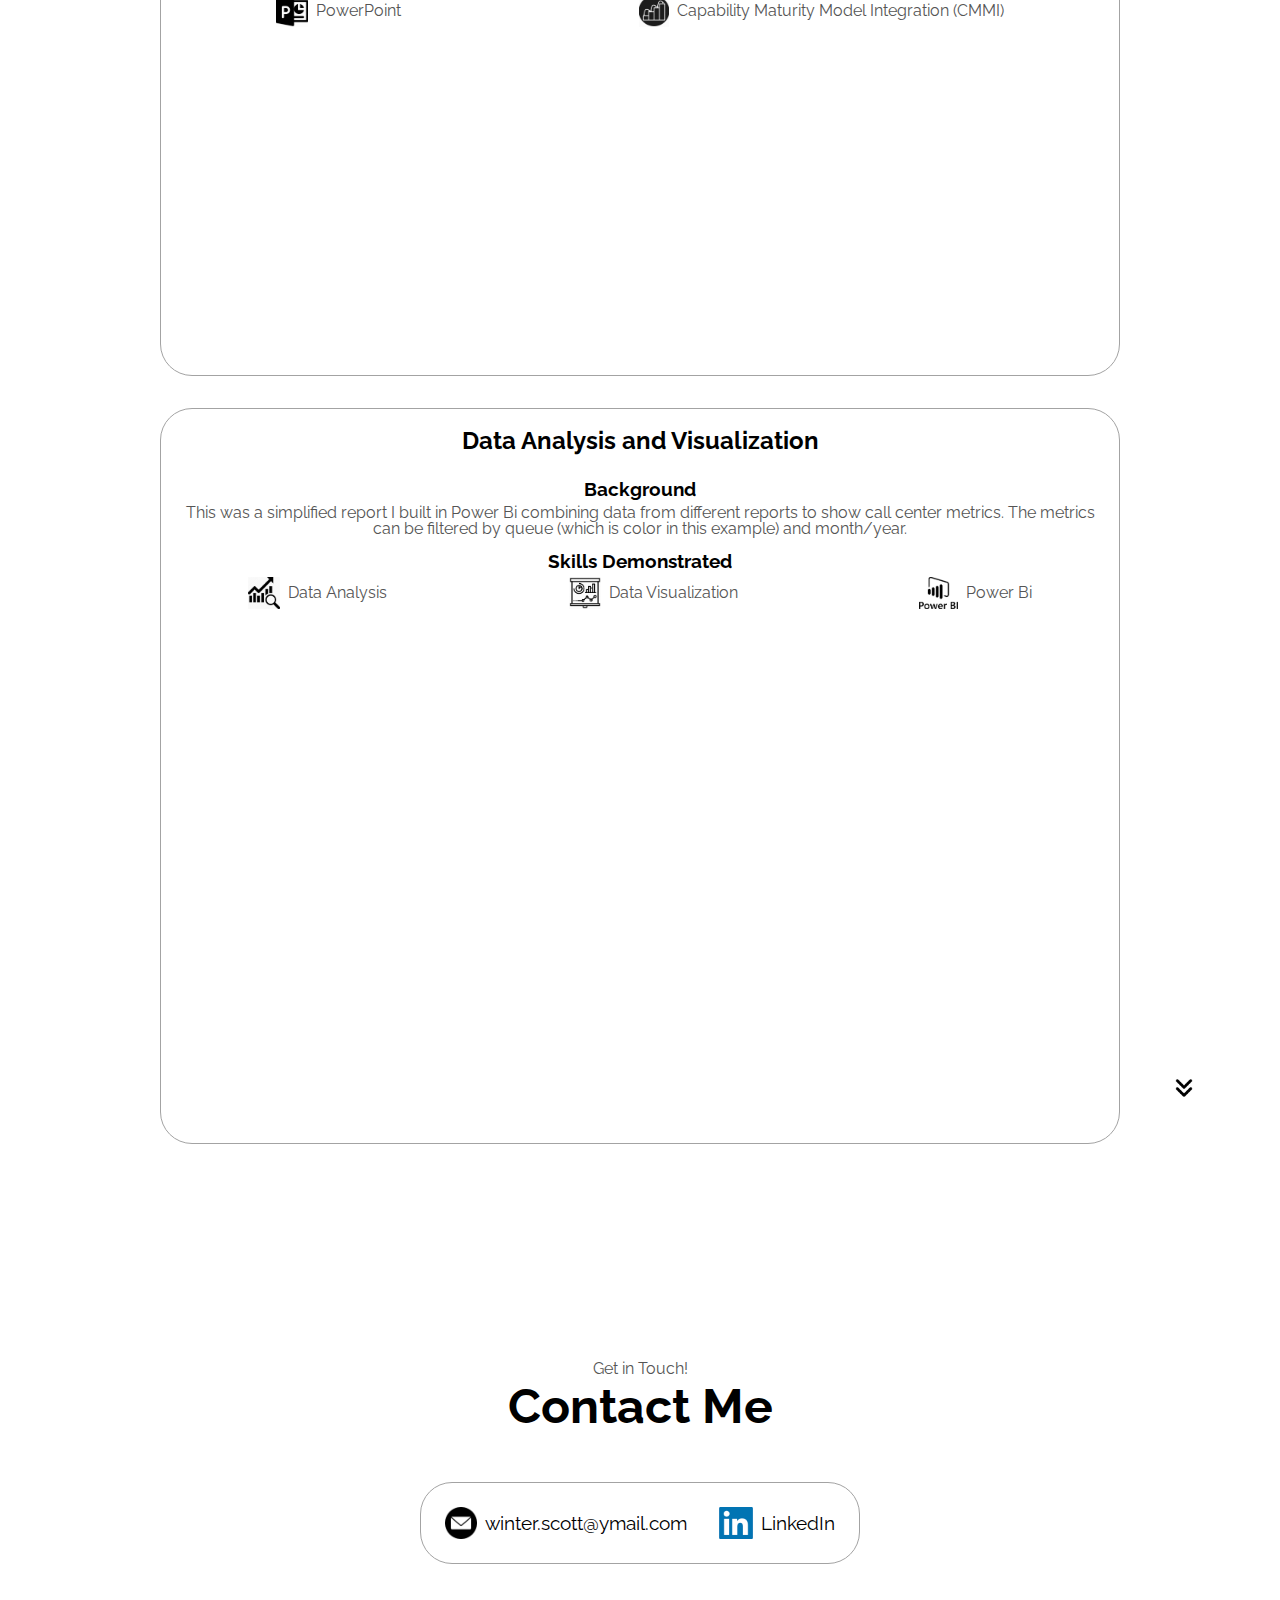
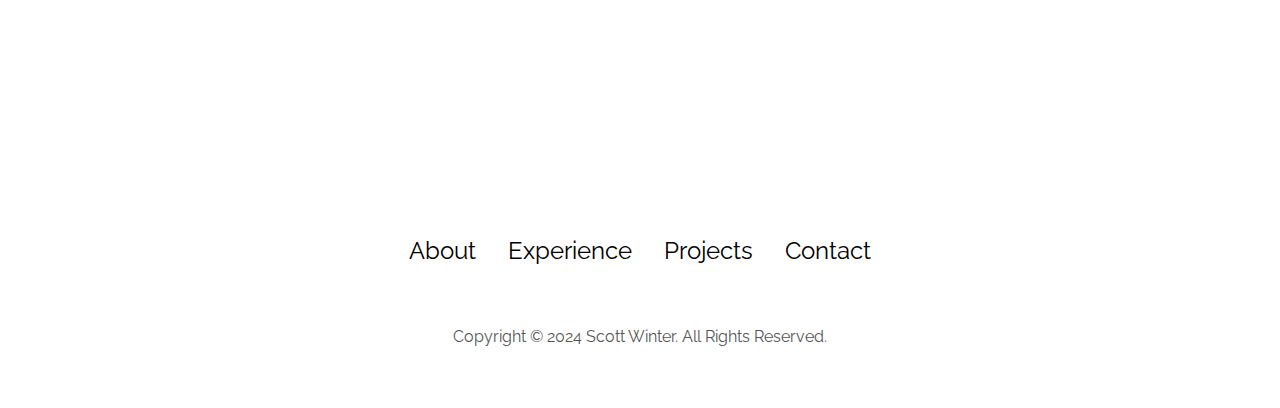
==== commit a2d0de6f: "Text Changes" ====
--- a/index.html
+++ b/index.html
@@ -208,10 +208,13 @@
                 <h2 class="projects-sub-title">Quality Assurance & Process Improvement</h2>
                 <h3>Background</h3>
                 <div class="text-container project-presentation-text">
-                    <p>This presentation was used to demonstrate using Capability Maturity Model Integration (CMMI) 
-                        principles to improve processes and monitor results. The format and data have been changed 
-                        to esure privacy and copyright compliance.
+                    <p>The presentation below demonstrates Capability Maturity Model Integration (CMMI) 
+                        principles to statistically monitor processes, use data driven decisions to improve those processes, 
+                        and analyze the results of changes made to processes. It also provides practical appilcations for using 
+                        a predictability model to make informed decisions.
                     </p>
+                    <p class="disclaimer">The format and data have been changed 
+                        to esure privacy and copyright compliance.</p>
                 </div>
                 <h3>Skills Demonstrated</h3>
                 <div class="article-container skills-used">
--- a/style.css
+++ b/style.css
@@ -453,6 +453,10 @@
     gap: 2rem;
 }
 
+.disclaimer {
+    font-size: .75rem;
+    margin-top: .5rem;
+}
 .skills-details {
     width: auto ;
     text-align: center;
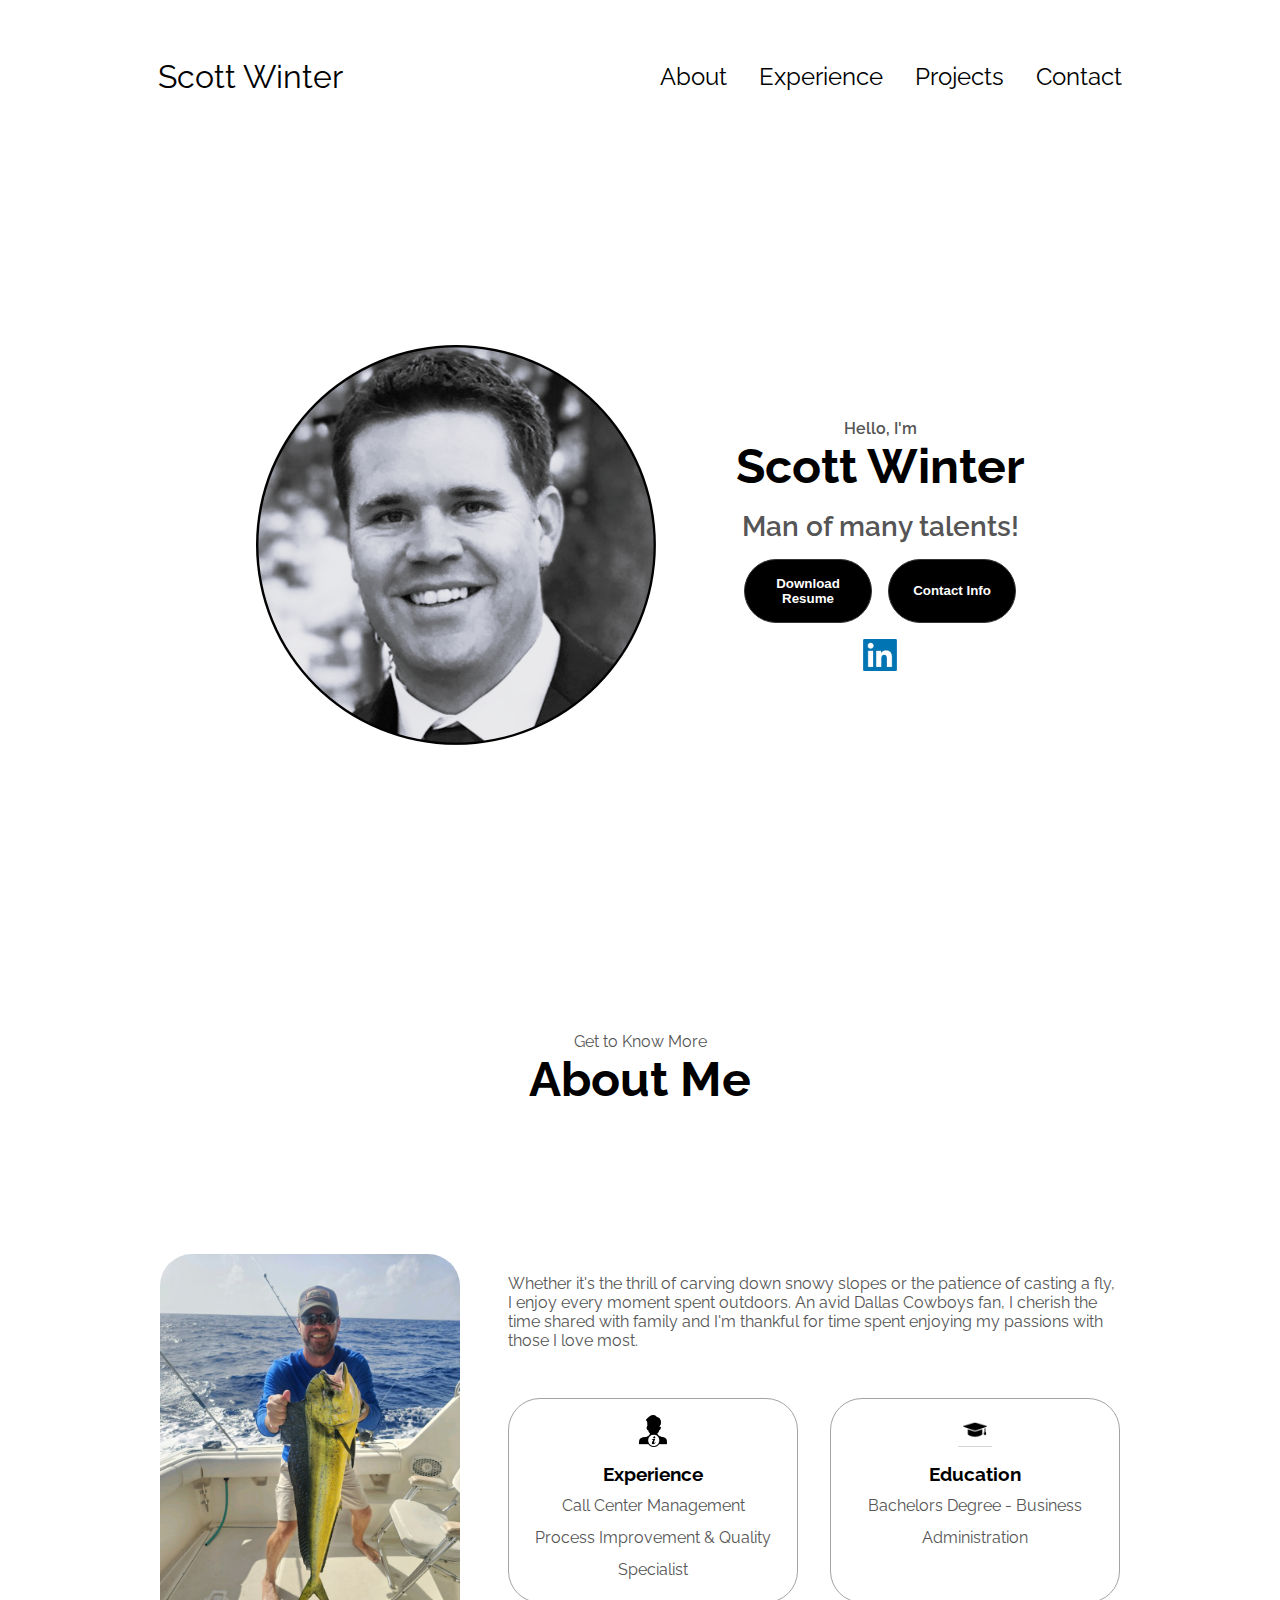
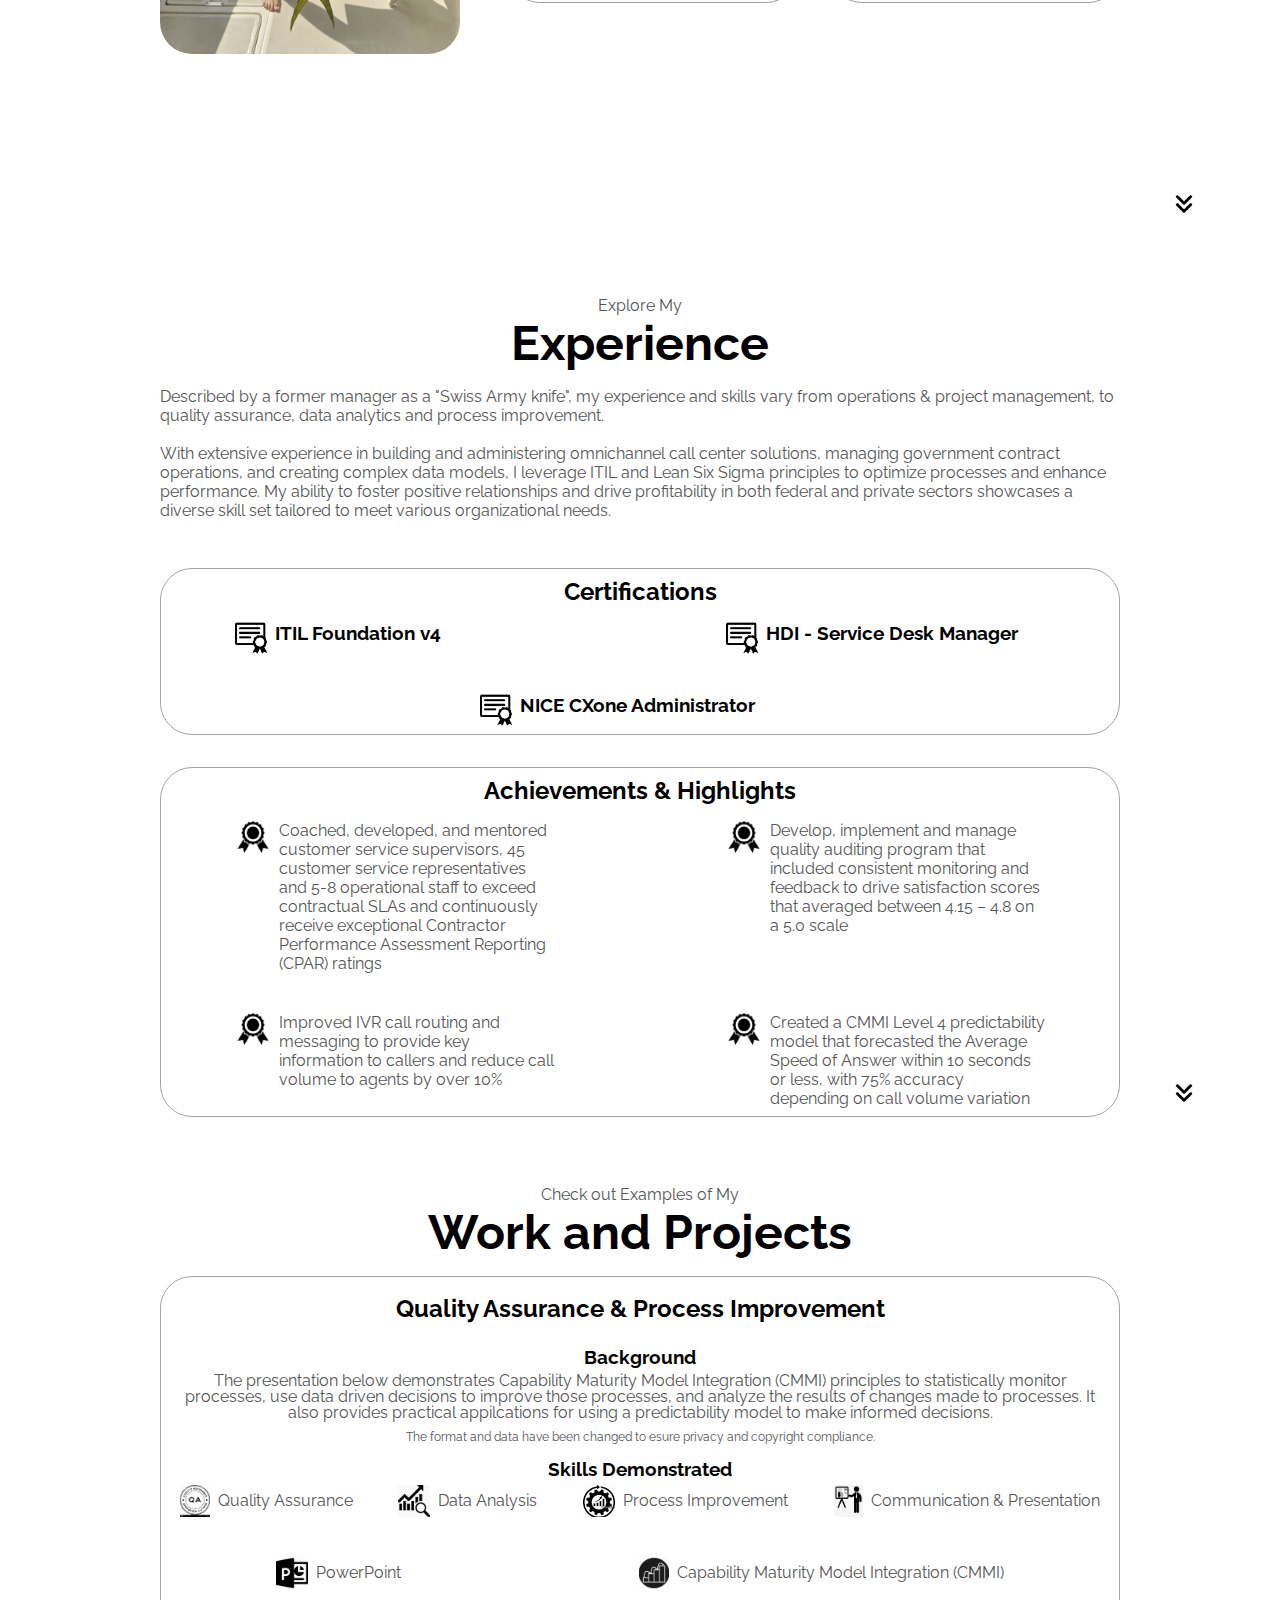
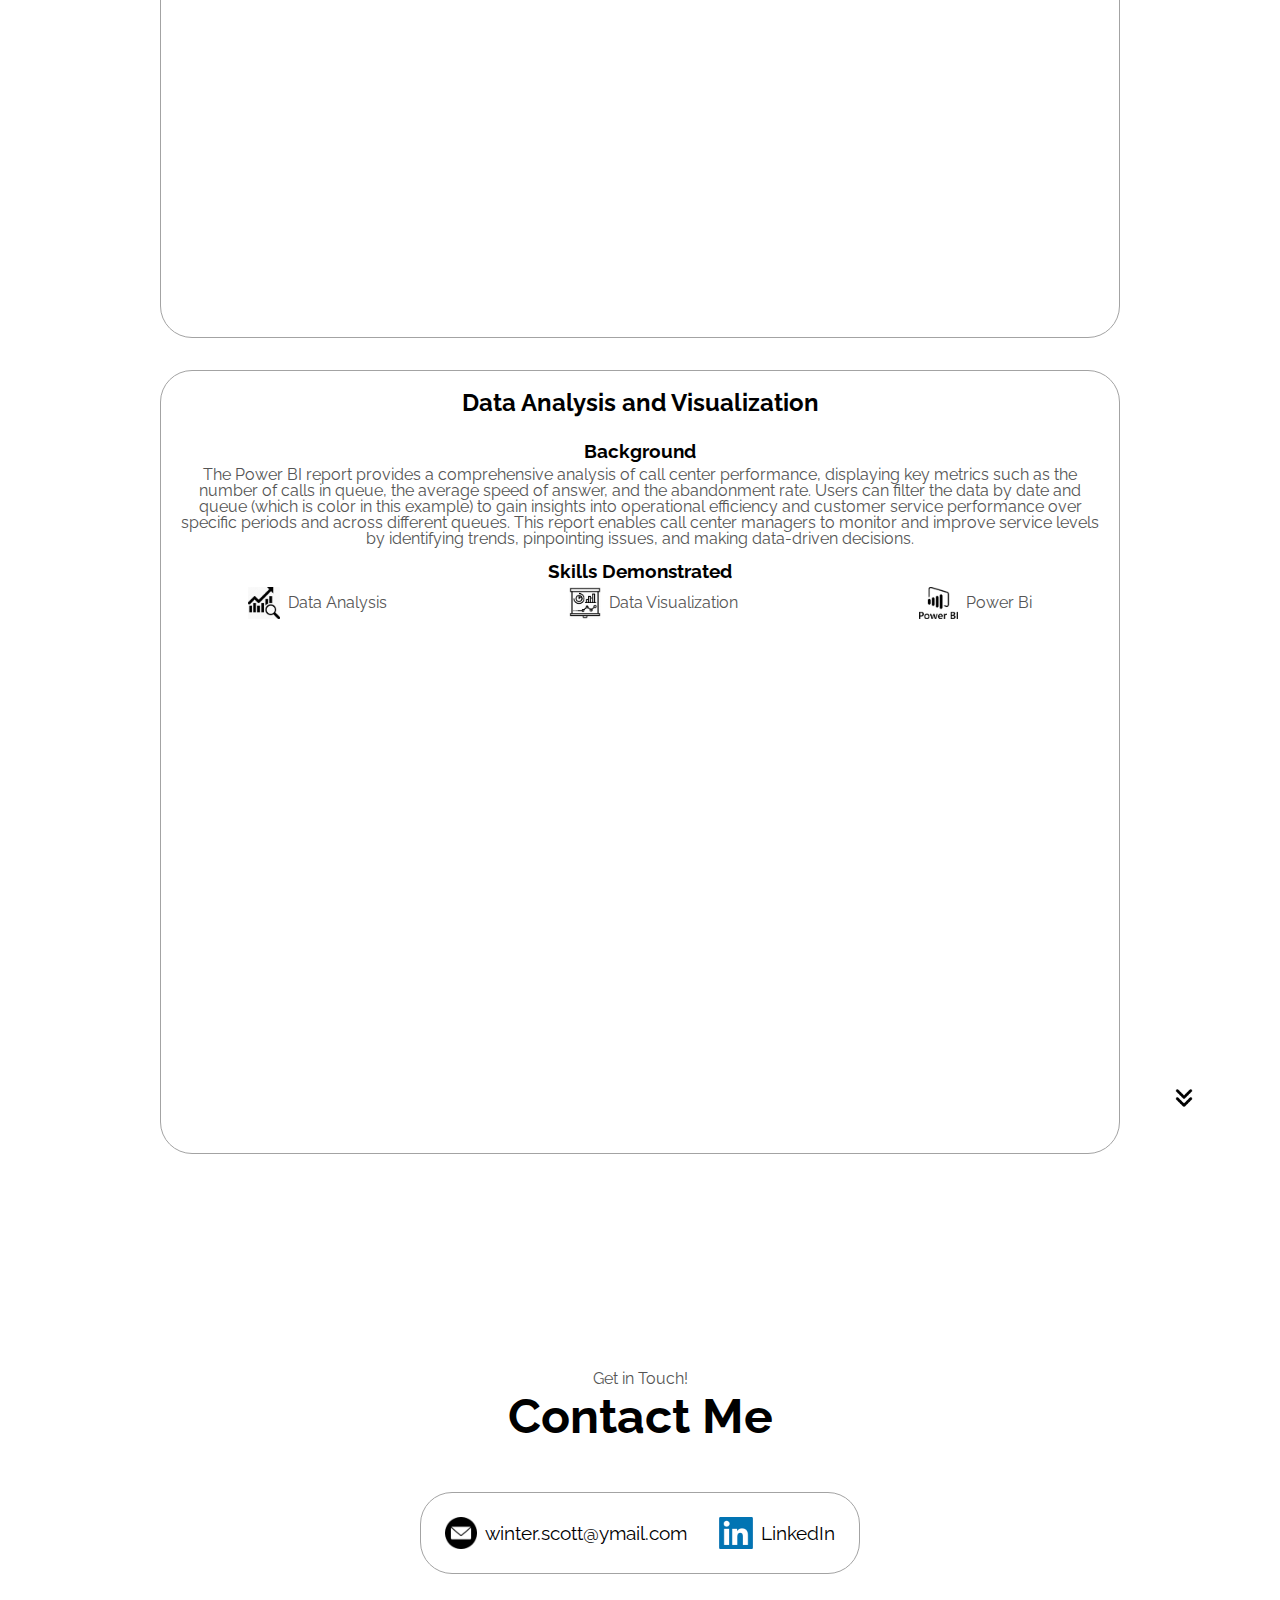
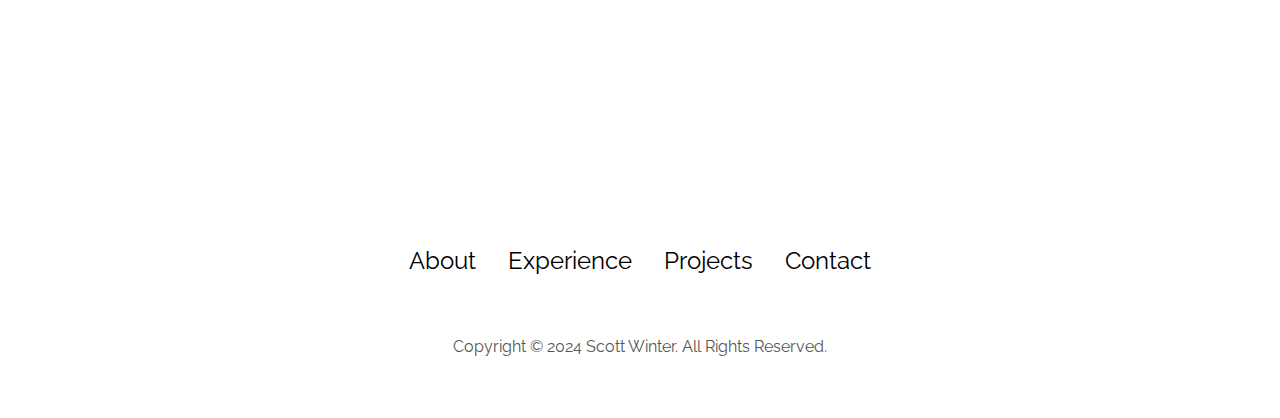
==== commit 6b495fe1: "verbiage changes" ====
--- a/index.html
+++ b/index.html
@@ -64,12 +64,9 @@
             </div>
             <div class="about-details-container">
                 <div class="text-container">
-                    <p>I find joy in life’s varied adventures. A die-hard Dallas 
-                        Cowboys fan, I bring the same enthusiasm to my favorite activities: 
-                        snow skiing, fly fishing, and hunting. Whether it's the thrill of carving down 
-                        snowy slopes or the patience of casting a fly, I relish every moment 
-                        spent outdoors. And above all, I cherish the time shared with family, blending 
-                        my passions with those I love most. 
+                    <p>Whether it's the thrill of carving down snowy slopes or the patience of casting a fly, 
+                        I enjoy every moment spent outdoors. An avid Dallas Cowboys fan, I cherish the time shared with 
+                        family and I'm thankful for time spent enjoying my passions with those I love most. 
                     </p>
                 </div>
                 <div class="about-containers">
@@ -105,15 +102,12 @@
         <div class="experience-details-container">
             <div class="text-container">
                 <p> Described by a former manager as a "Swiss Army knife", my experience and 
-                    skills vary from operations management, quality assurance, data 
-                    analytics and process improvement. <br> <br> I have 15 years of customer service experience which blends a 
-                    heavy data analytical and operational background that includes 
-                    omnichannel administration and predictive modeling, along with 
-                    experience managing customer service teams across multiple 
-                    channels. <br><br>My extensive call center knowledge, along with my 
-                    certifications such as HDI Service Desk Manager and ITIL Foundation 
-                    4, has equipped me with the necessary skills to effectively provide 
-                    an exceptional end-to-end customer experience.
+                    skills vary from operations & project management, to quality assurance, data 
+                    analytics and process improvement. <br> <br> With extensive experience in building and 
+                    administering omnichannel call center solutions, managing government contract operations, and 
+                    creating complex data models, I leverage ITIL and Lean Six Sigma principles to optimize processes and enhance 
+                    performance. My ability to foster positive relationships and drive profitability in both federal and 
+                    private sectors showcases a diverse skill set tailored to meet various organizational needs.
                 </p>
             </div>            
             <div class="about-containers">
@@ -276,8 +270,12 @@
                 <h2 class="projects-sub-title">Data Analysis and Visualization</h2>
                 <h3>Background</h3>
                 <div class="text-container project-presentation-text">
-                    <p>This was a simplified report I built in Power Bi combining data from different reports to show call center metrics. The metrics 
-                        can be filtered by queue (which is color in this example) and month/year.
+                    <p>The Power BI report provides a comprehensive analysis of call center performance, displaying 
+                        key metrics such as the number of calls in queue, the average speed of answer, and the abandonment 
+                        rate. Users can filter the data by date and queue (which is color in this example) to gain insights into operational efficiency and 
+                        customer service performance over specific periods and across different queues. This report enables 
+                        call center managers to monitor and improve service levels by identifying trends, pinpointing issues, 
+                        and making data-driven decisions.
                     </p>
                 </div>
                 <h3>Skills Demonstrated</h3>
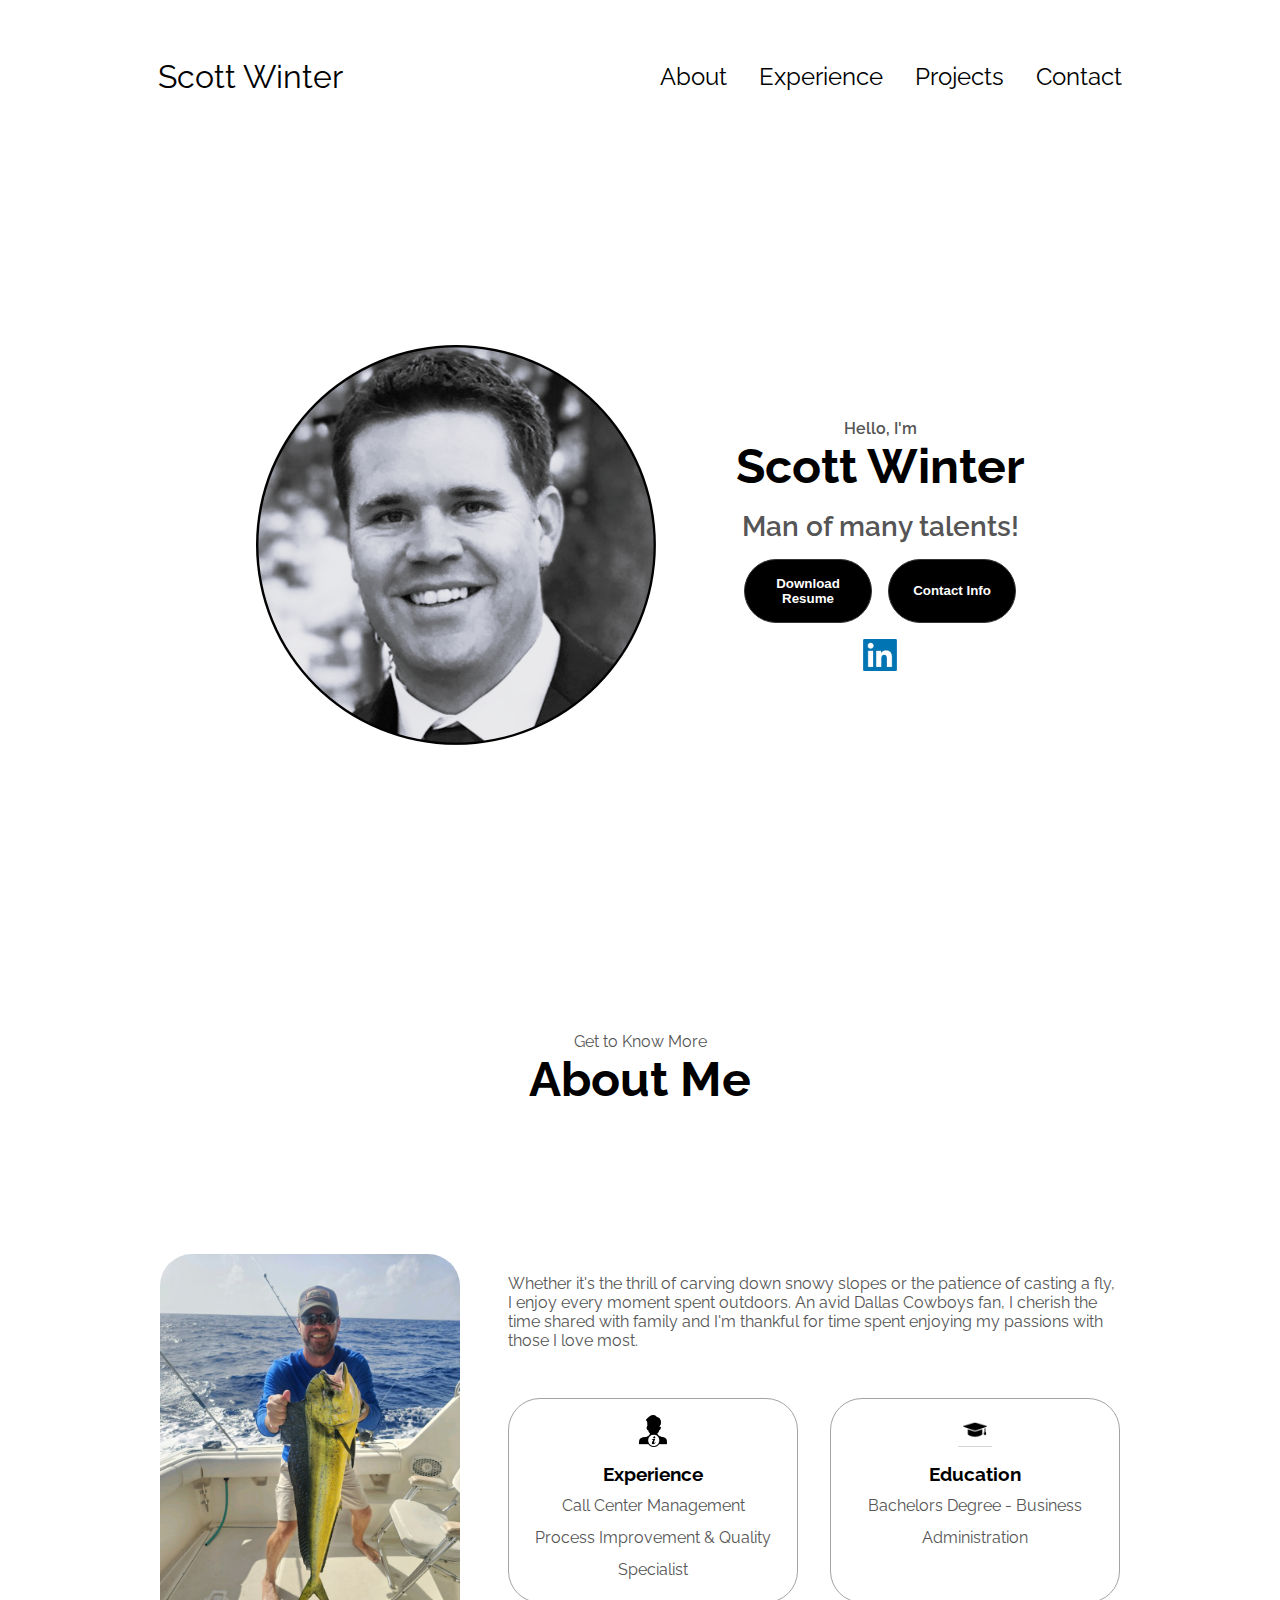
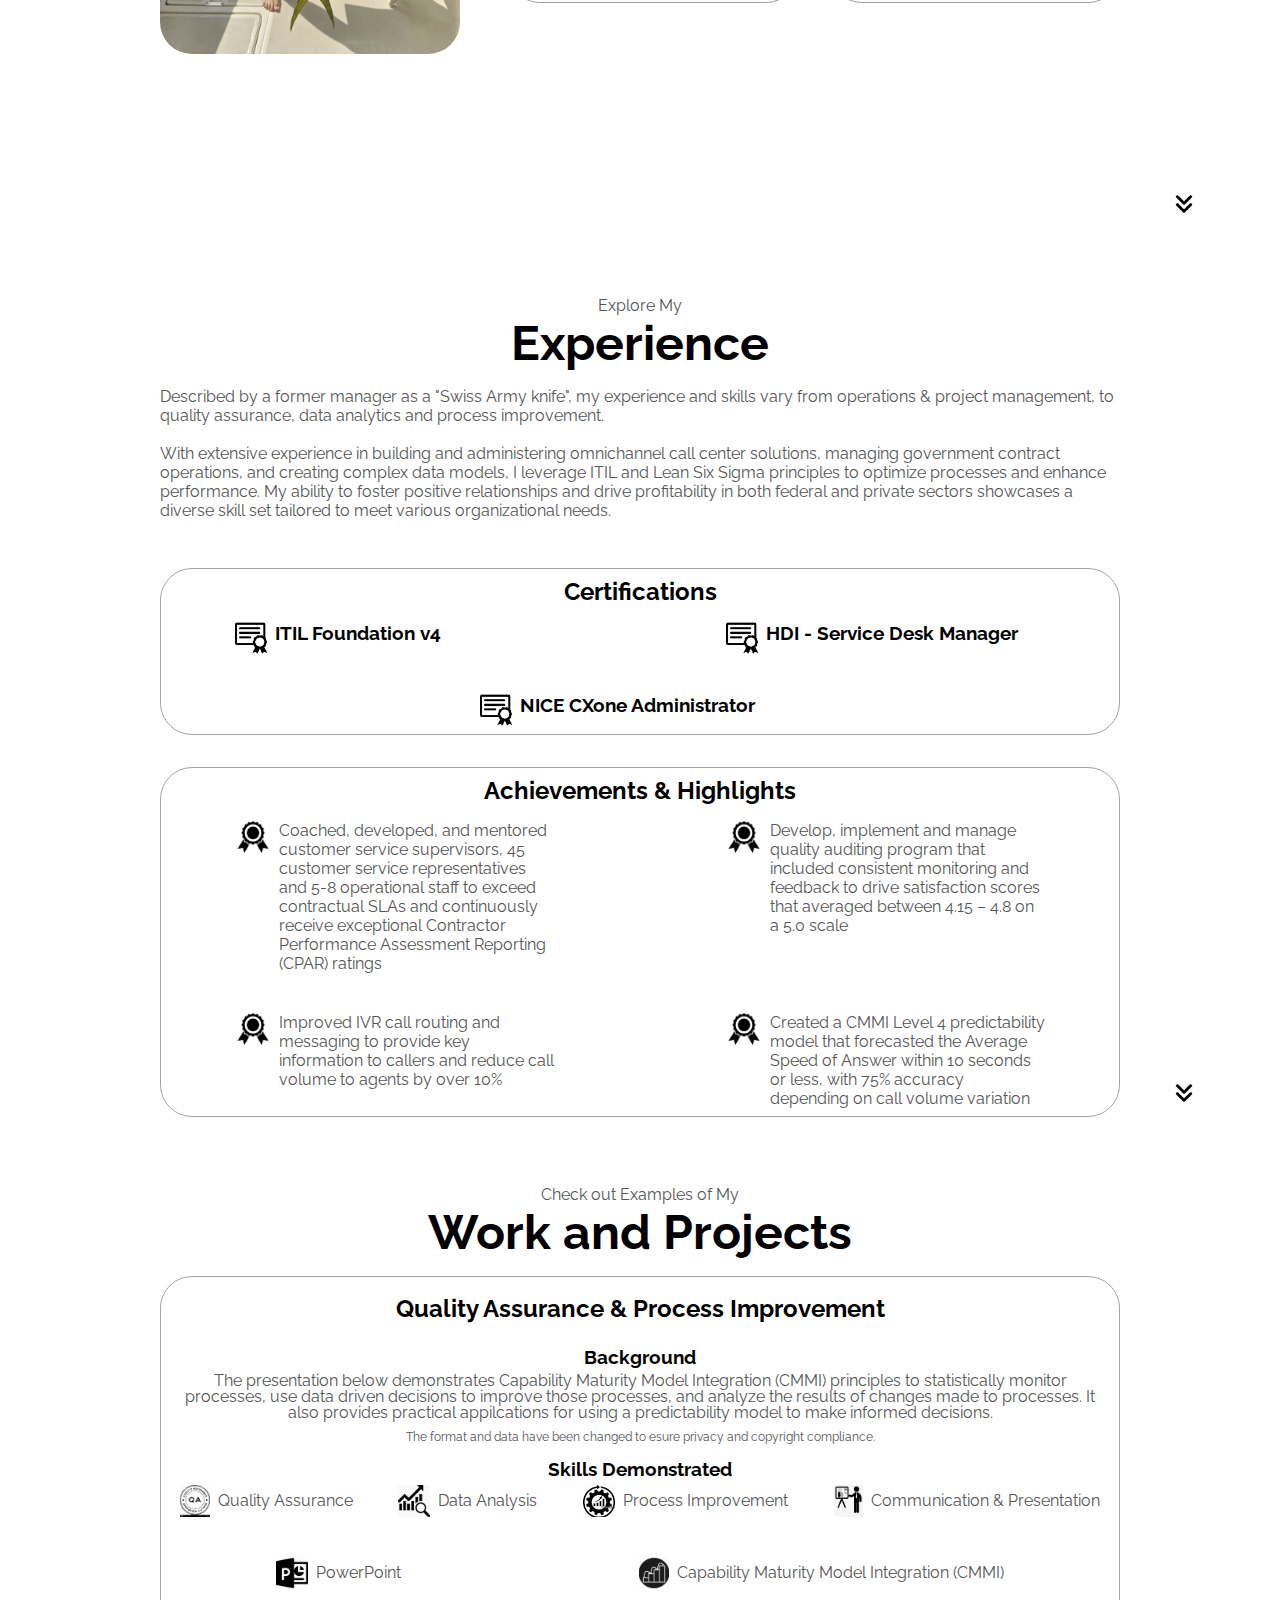
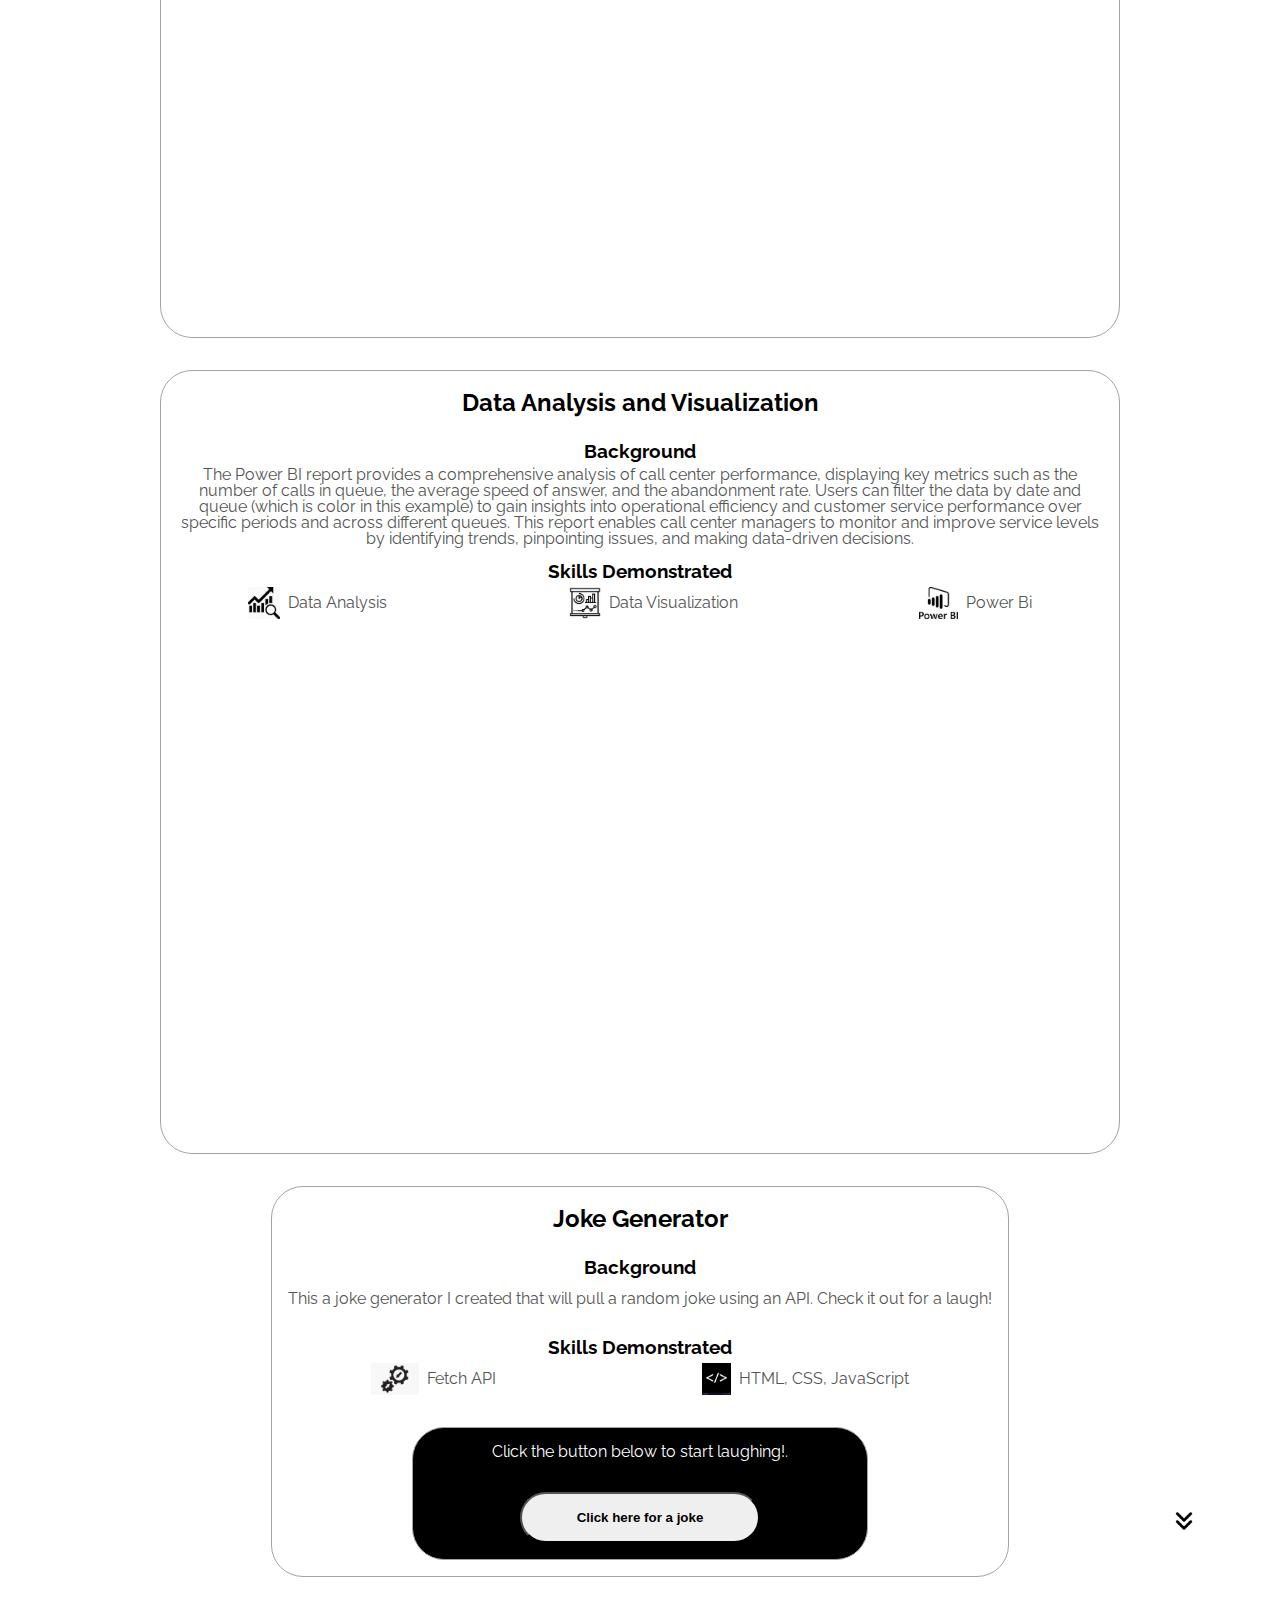
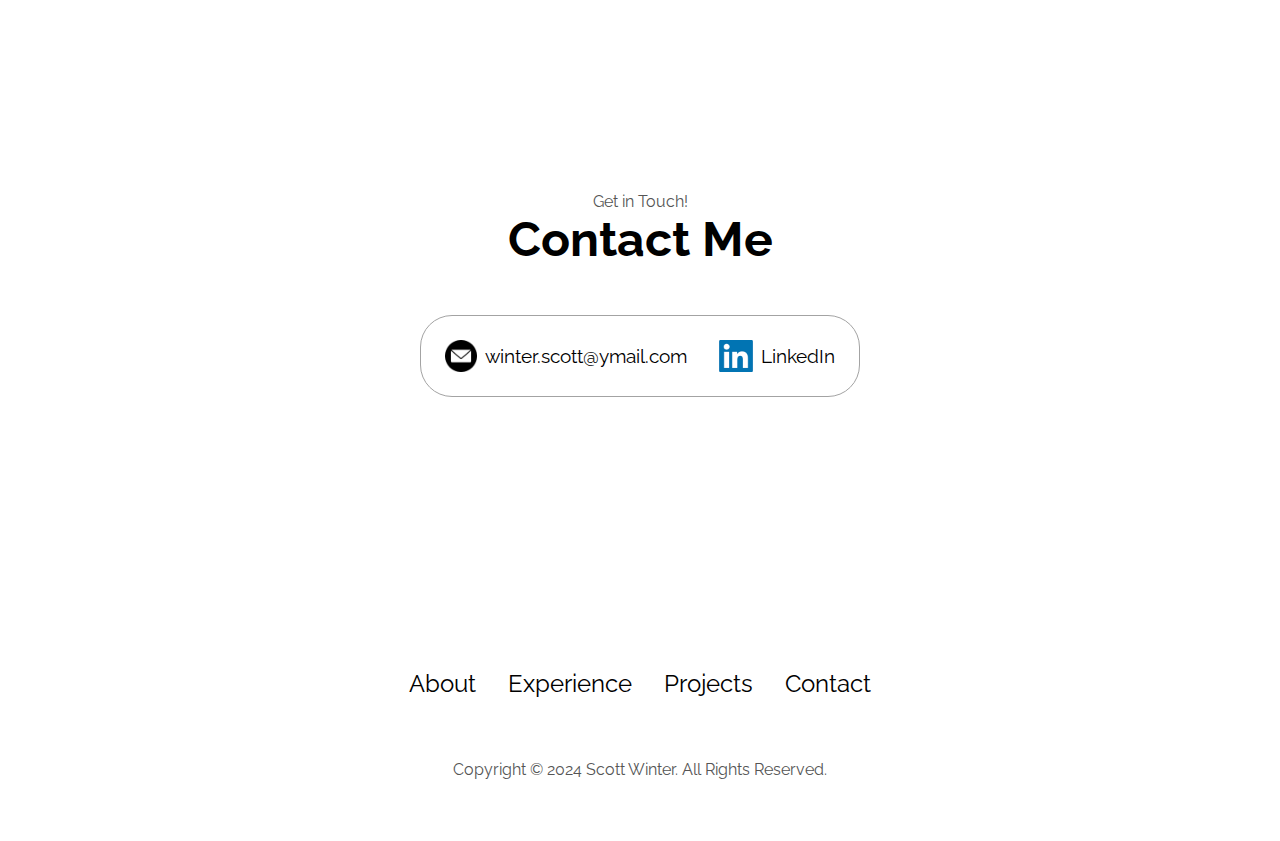
==== commit 7d0503fe: "Added Joke Generator" ====
--- a/index.html
+++ b/index.html
@@ -309,6 +309,40 @@
                     <iframe title="Call Statistics Demo" width="600" height="486" src="https://app.powerbi.com/view?r=eyJrIjoiNjZkYTY4NjYtNTcwOC00YjhkLTlhNmItY2ViM2QxNGQ1OWJhIiwidCI6IjY2ZTRmZDdmLWQ2MDYtNDExNC04ZTYzLTRjZDkyZjU1OGFmZCJ9" frameborder="0" allowFullScreen="true"></iframe>
                 </div>
             </div>
+            <div class="details-container api-container">
+                <h2 class="projects-sub-title">Joke Generator</h2>
+                <h3>Background</h3>
+                <div class="text-container project-api-text">
+                    <p>This a joke generator I created that will pull a random joke using an API. Check it out for a laugh!
+                    </p>
+                </div>
+                <h3>Skills Demonstrated</h3>
+                <div class="article-container skills-used">
+                    <article class="skills-details">
+                        <img src="./assets/API-icon.png" 
+                                 alt="Skills Icon"
+                                 class="icon">
+                                <div>
+                                    <p>Fetch API</p>
+                                </div> 
+                    </article>
+                    <article class="skills-details">
+                        <img src="./assets/coding-icon.png" 
+                                 alt="Skills Icon"
+                                 class="icon">
+                                <div>
+                                    <p>HTML, CSS, JavaScript</p>
+                                </div> 
+                    </article>
+                    </div>
+                <div class="article-container joke-container">                   
+                    <div class="joke-text-container">
+                        <p id="setup">Click the button below to start laughing!.</p>
+                        <p id="delivery" class="hidden">Delivery Text</p>
+                    </div>
+                    <button id="joke-btn" onclick="runFunction()">Click here for a joke</button>
+                </div>
+            </div>
         </div>
         <img src="./assets/arrow.png" alt="Arrow icon" class="icon arrow"
         onclick="location.href='./#contact'">
--- a/style.css
+++ b/style.css
@@ -466,4 +466,53 @@
 .skills-used {
     display: flex;
     margin-bottom: 2rem;
+}
+
+/* Joke Generator */
+
+.api-container {
+    align-items: center;
+    margin: auto;
+}
+
+.hidden {
+    display: none;
+}
+
+.joke-container {
+    padding: 1rem;
+    flex: 1;
+    background: black;
+    border-radius: 2rem;
+    border: rgb(53, 53, 53) 0.1rem solid;
+    border-color: rgb(163, 163, 163);
+    text-align: center;
+    line-height: 2rem;
+    width: 60%;
+    margin: auto;
+    color: white;
+    gap: 1rem;
+}
+
+#setup {
+    color: white;
+    line-height: 1rem;
+    margin-bottom: 1rem;
+}
+
+#delivery {
+    color: white;
+    line-height: 1rem;
+}
+
+#joke-btn {
+    font-weight: 600;
+    transition: all 300ms ease;
+    padding: 1rem;
+    width: 15rem;
+    border-radius: 2rem;
+}
+
+.joke-text-container {
+    color: white;
 }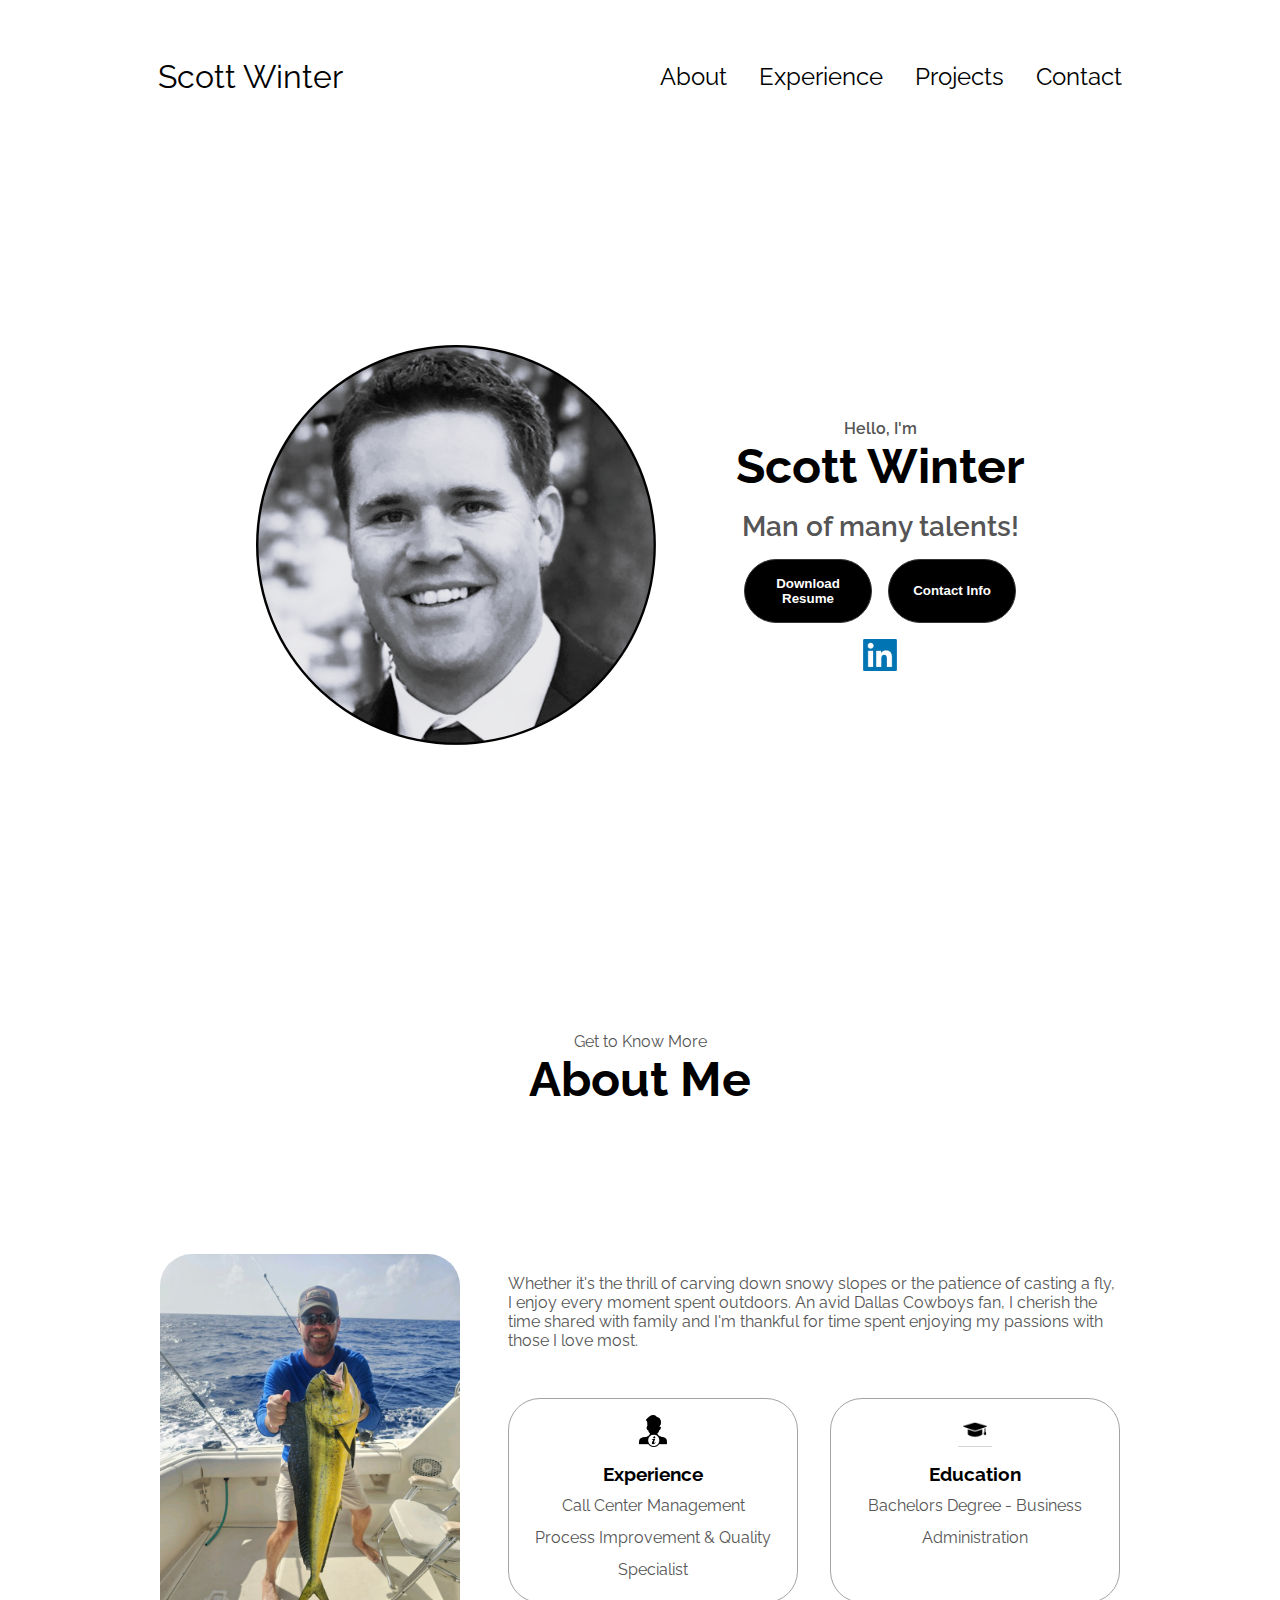
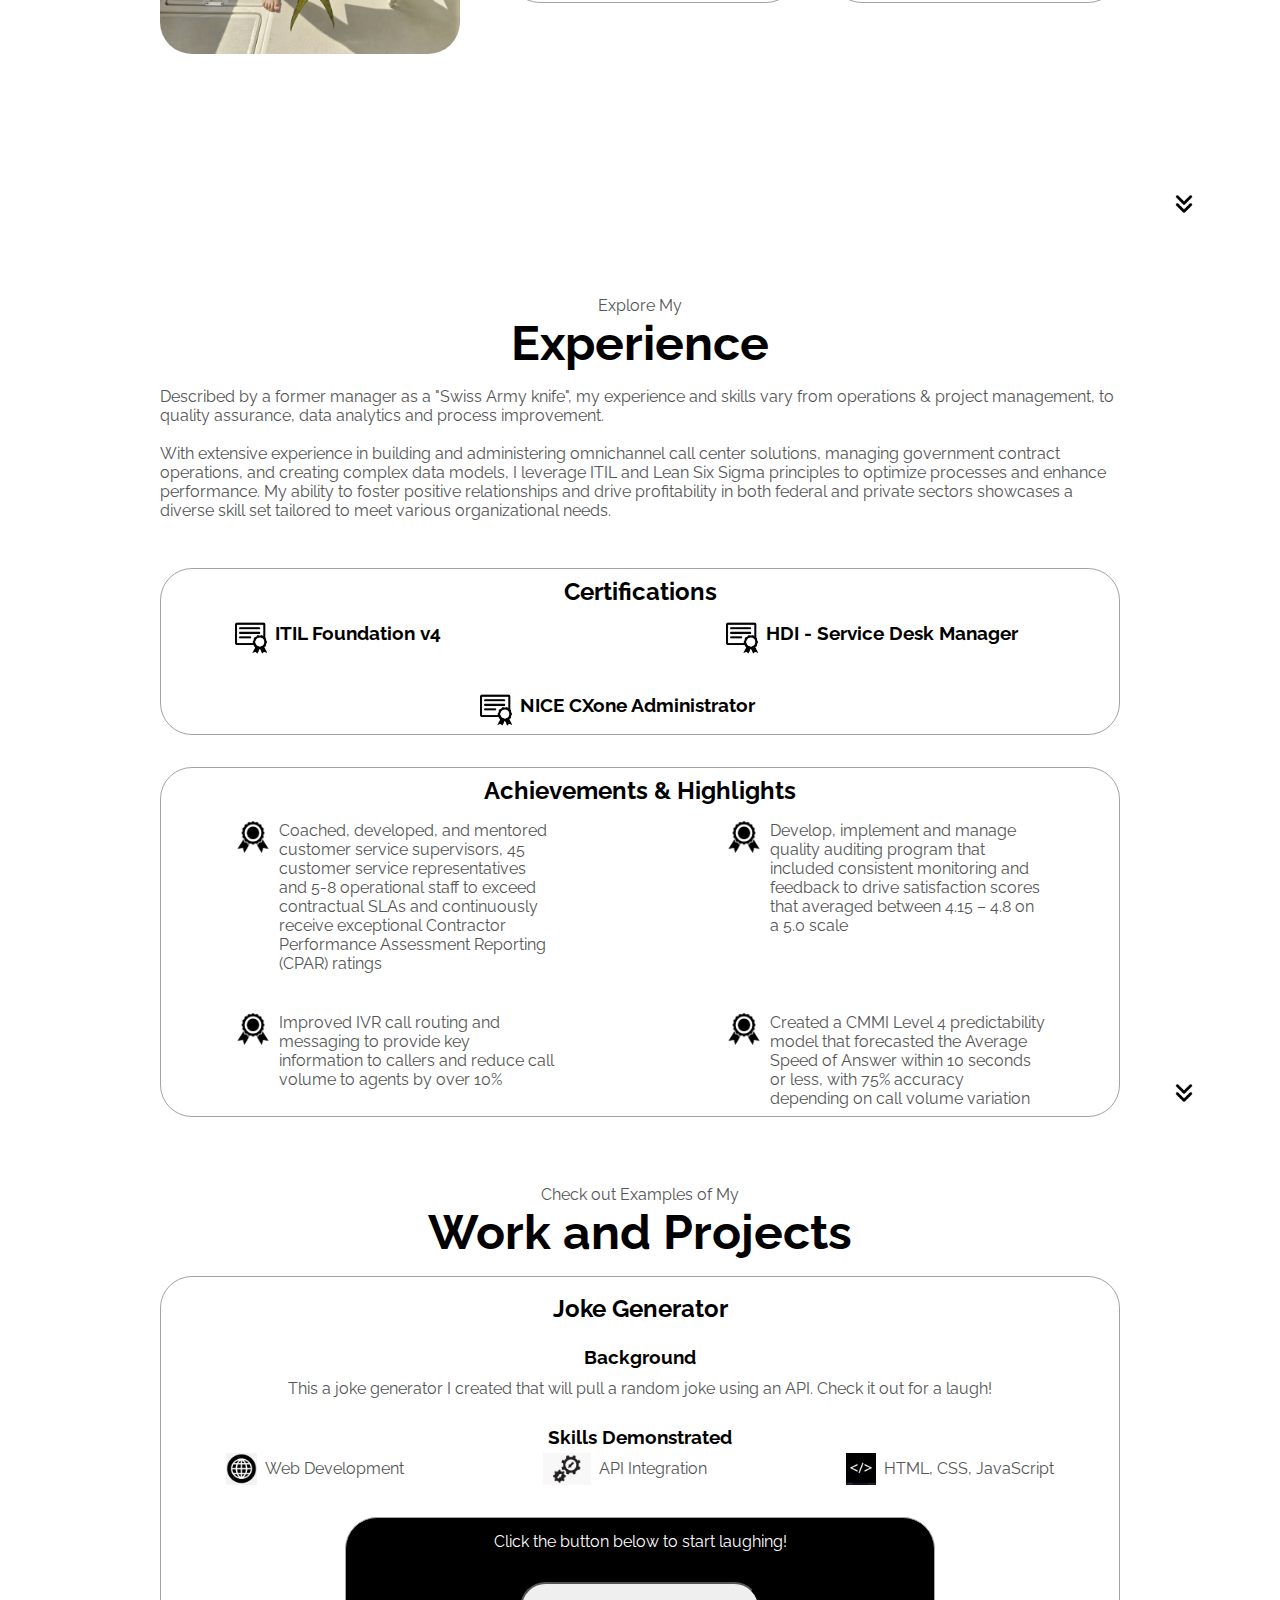
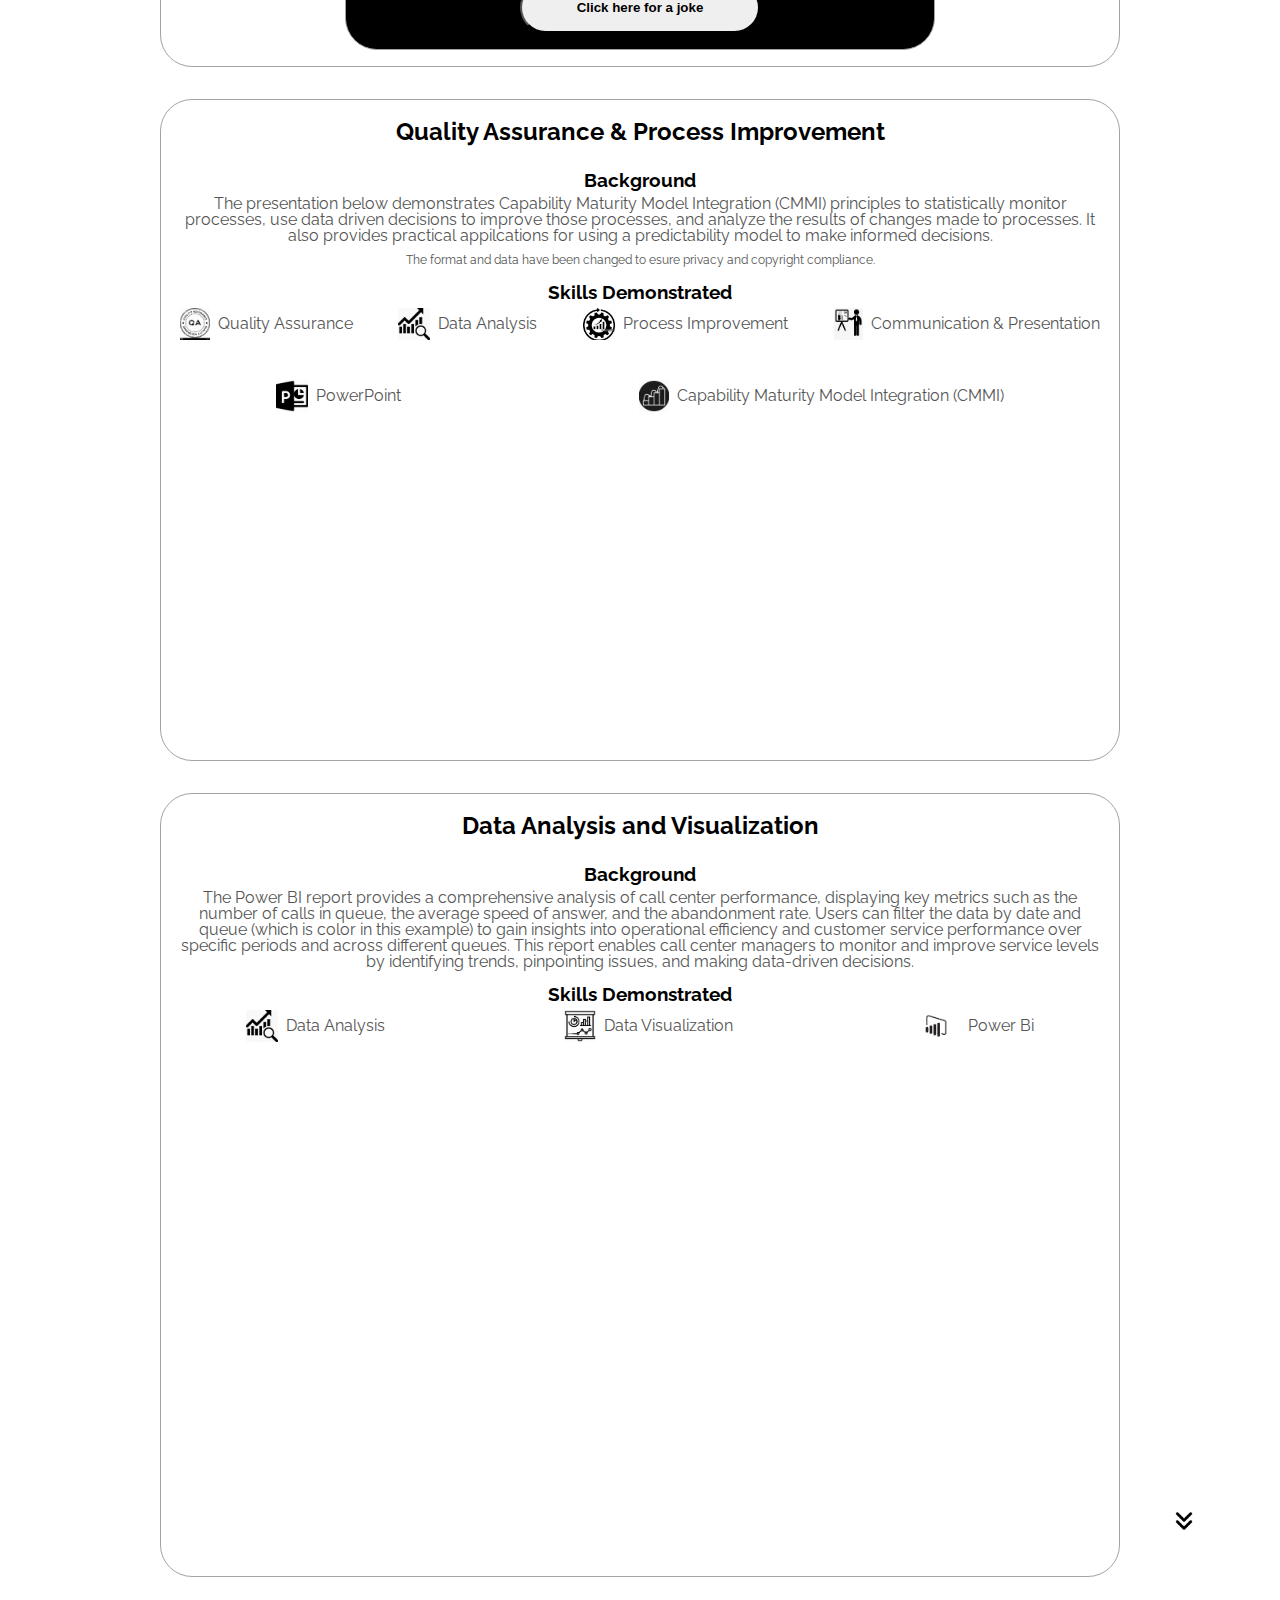
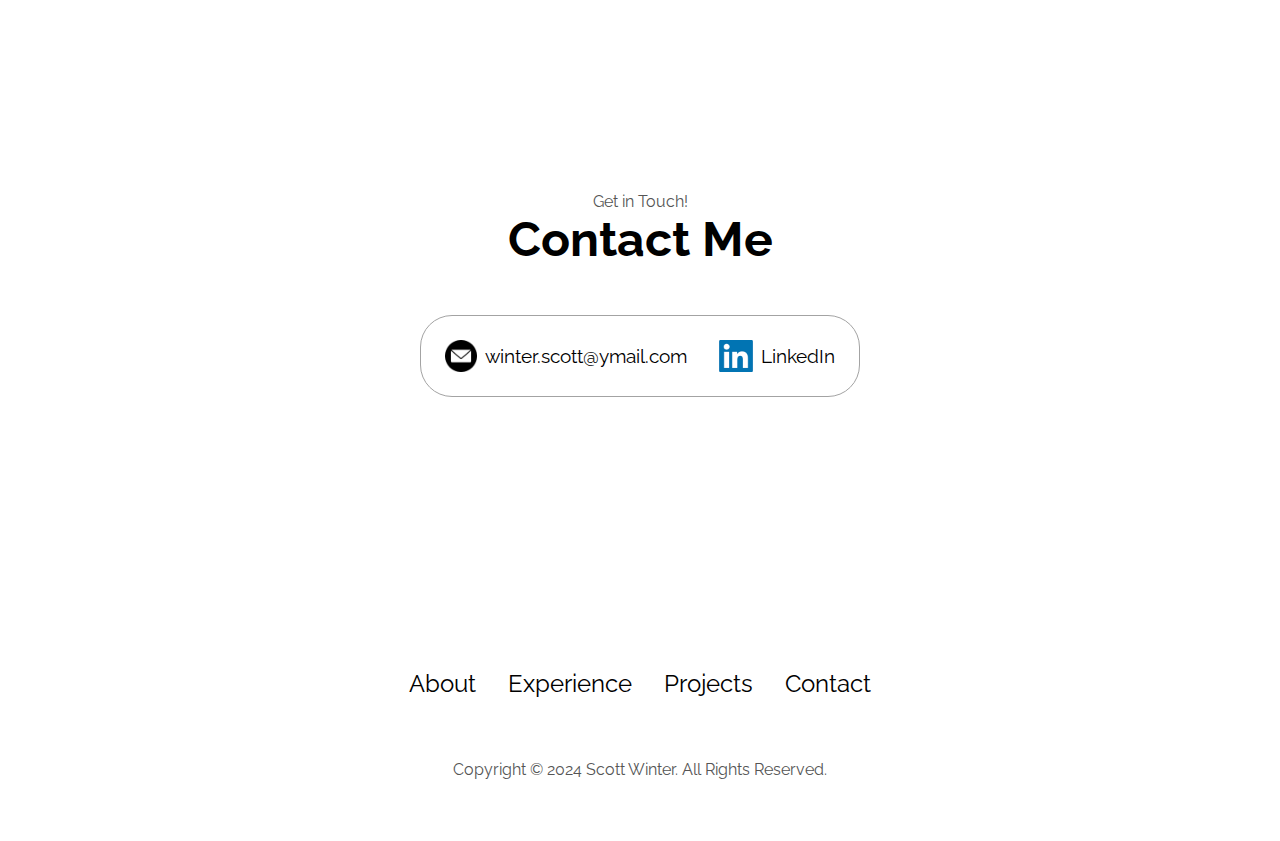
==== commit 2f7abc76: "Change Project Order" ====
--- a/index.html
+++ b/index.html
@@ -198,6 +198,48 @@
         <p class="section__text__p1">Check out Examples of My</p>
         <h1 class="title">Work and Projects</h1>
         <div class="experience-details-container projects-container">
+            <div class="details-container api-container">
+                <h2 class="projects-sub-title">Joke Generator</h2>
+                <h3>Background</h3>
+                <div class="text-container project-api-text">
+                    <p>This a joke generator I created that will pull a random joke using an API. Check it out for a laugh!
+                    </p>
+                </div>
+                <h3>Skills Demonstrated</h3>
+                <div class="article-container skills-used">
+                    <article class="skills-details">
+                        <img src="./assets/web-development-icon.png" 
+                                 alt="Skills Icon"
+                                 class="icon">
+                                <div>
+                                    <p>Web Development</p>
+                                </div> 
+                    </article>
+                    <article class="skills-details">
+                        <img src="./assets/API-icon.png" 
+                                 alt="Skills Icon"
+                                 class="icon">
+                                <div>
+                                    <p>API Integration</p>
+                                </div> 
+                    </article>
+                    <article class="skills-details">
+                        <img src="./assets/coding-icon.png" 
+                                 alt="Skills Icon"
+                                 class="icon">
+                                <div>
+                                    <p>HTML, CSS, JavaScript</p>
+                                </div> 
+                    </article>
+                    </div>
+                <div class="article-container joke-container">                   
+                    <div class="joke-text-container">
+                        <p id="setup">Click the button below to start laughing!</p>
+                        <p id="delivery" class="hidden">Delivery Text</p>
+                    </div>
+                    <button id="joke-btn" onclick="runFunction()">Click here for a joke</button>
+                </div>
+            </div>
             <div class="details-container presentation-container">
                 <h2 class="projects-sub-title">Quality Assurance & Process Improvement</h2>
                 <h3>Background</h3>
@@ -309,40 +351,7 @@
                     <iframe title="Call Statistics Demo" width="600" height="486" src="https://app.powerbi.com/view?r=eyJrIjoiNjZkYTY4NjYtNTcwOC00YjhkLTlhNmItY2ViM2QxNGQ1OWJhIiwidCI6IjY2ZTRmZDdmLWQ2MDYtNDExNC04ZTYzLTRjZDkyZjU1OGFmZCJ9" frameborder="0" allowFullScreen="true"></iframe>
                 </div>
             </div>
-            <div class="details-container api-container">
-                <h2 class="projects-sub-title">Joke Generator</h2>
-                <h3>Background</h3>
-                <div class="text-container project-api-text">
-                    <p>This a joke generator I created that will pull a random joke using an API. Check it out for a laugh!
-                    </p>
-                </div>
-                <h3>Skills Demonstrated</h3>
-                <div class="article-container skills-used">
-                    <article class="skills-details">
-                        <img src="./assets/API-icon.png" 
-                                 alt="Skills Icon"
-                                 class="icon">
-                                <div>
-                                    <p>Fetch API</p>
-                                </div> 
-                    </article>
-                    <article class="skills-details">
-                        <img src="./assets/coding-icon.png" 
-                                 alt="Skills Icon"
-                                 class="icon">
-                                <div>
-                                    <p>HTML, CSS, JavaScript</p>
-                                </div> 
-                    </article>
-                    </div>
-                <div class="article-container joke-container">                   
-                    <div class="joke-text-container">
-                        <p id="setup">Click the button below to start laughing!.</p>
-                        <p id="delivery" class="hidden">Delivery Text</p>
-                    </div>
-                    <button id="joke-btn" onclick="runFunction()">Click here for a joke</button>
-                </div>
-            </div>
+            
         </div>
         <img src="./assets/arrow.png" alt="Arrow icon" class="icon arrow"
         onclick="location.href='./#contact'">
--- a/style.css
+++ b/style.css
@@ -472,7 +472,6 @@
 
 .api-container {
     align-items: center;
-    margin: auto;
 }
 
 .hidden {
@@ -492,6 +491,7 @@
     margin: auto;
     color: white;
     gap: 1rem;
+    flex-direction: column;
 }
 
 #setup {
@@ -511,6 +511,7 @@
     padding: 1rem;
     width: 15rem;
     border-radius: 2rem;
+    align-self: center;
 }
 
 .joke-text-container {
--- a/mediaqueries.css
+++ b/mediaqueries.css
@@ -101,4 +101,10 @@
     .text-container {
         text-align: justify;
     }
+    .joke-container {
+        width: 90%;
+    }
+    .joke-btn {
+        color: black;
+    }
 } 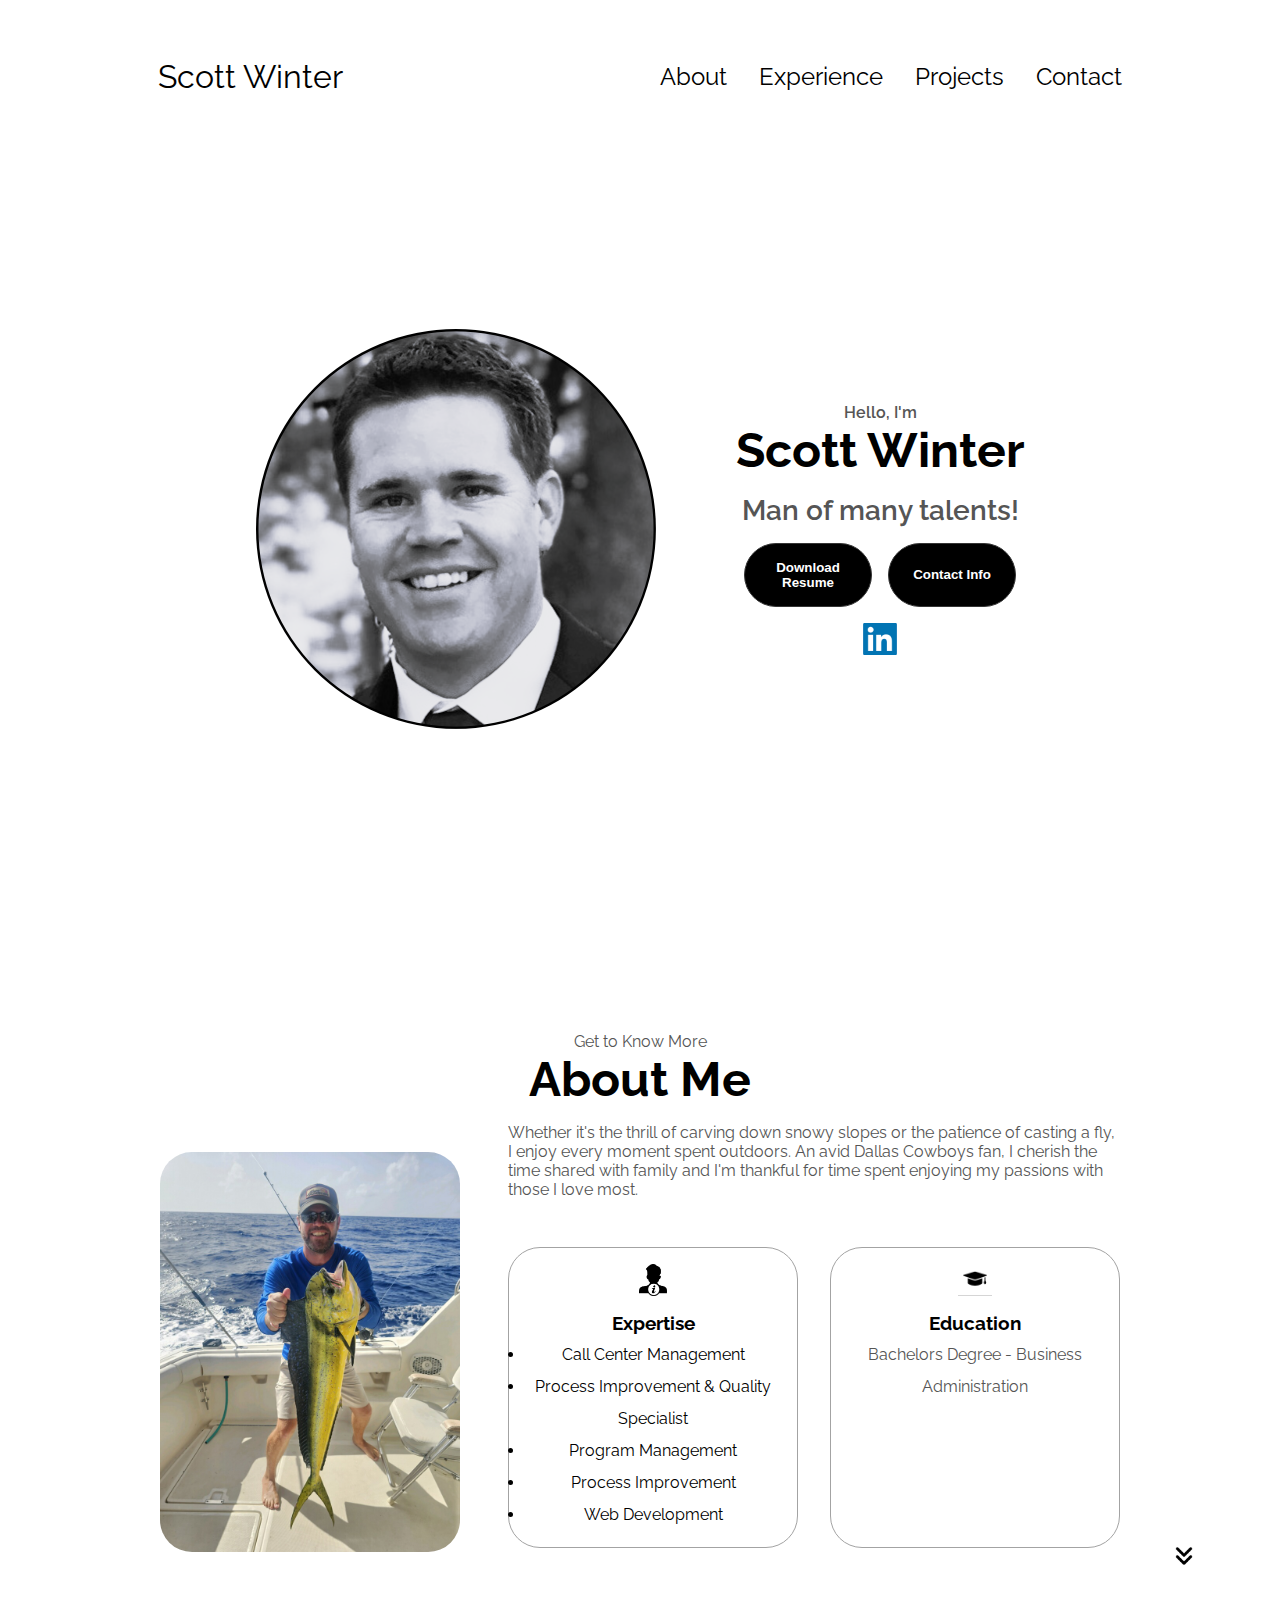
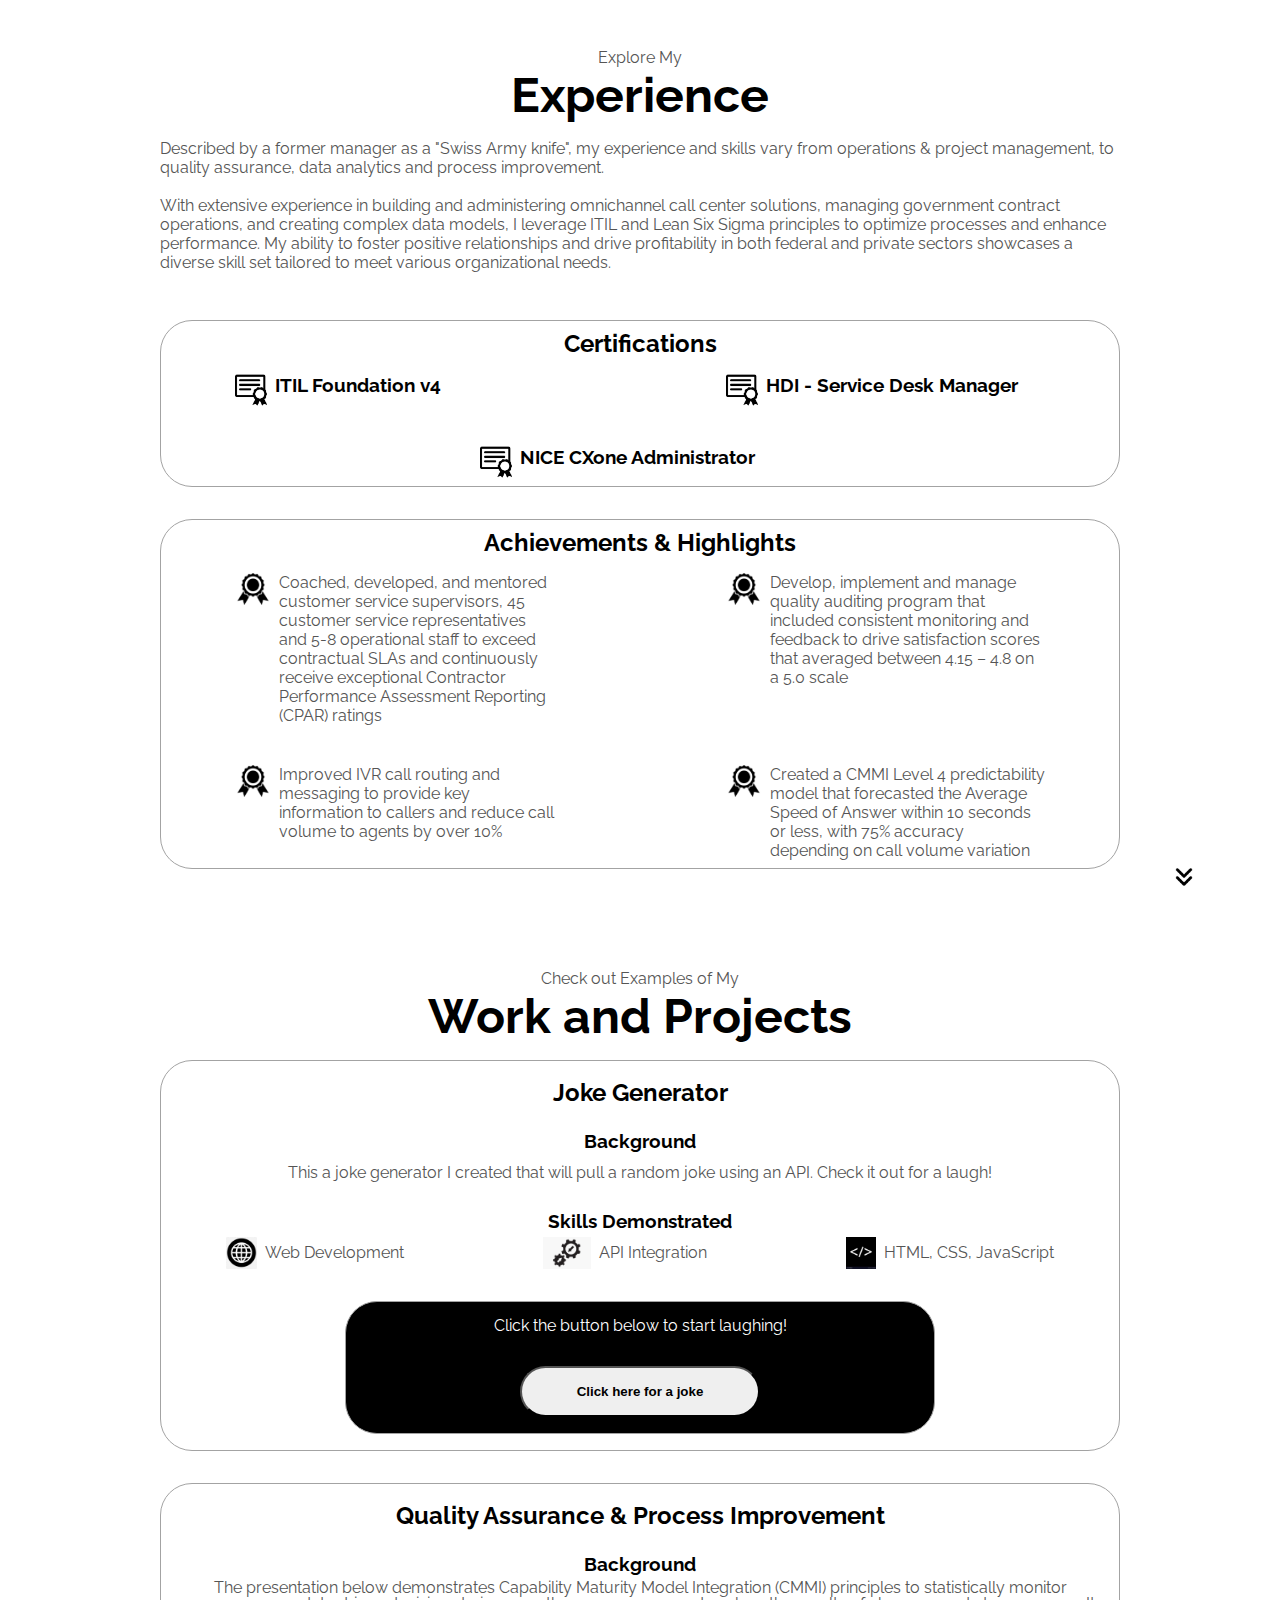
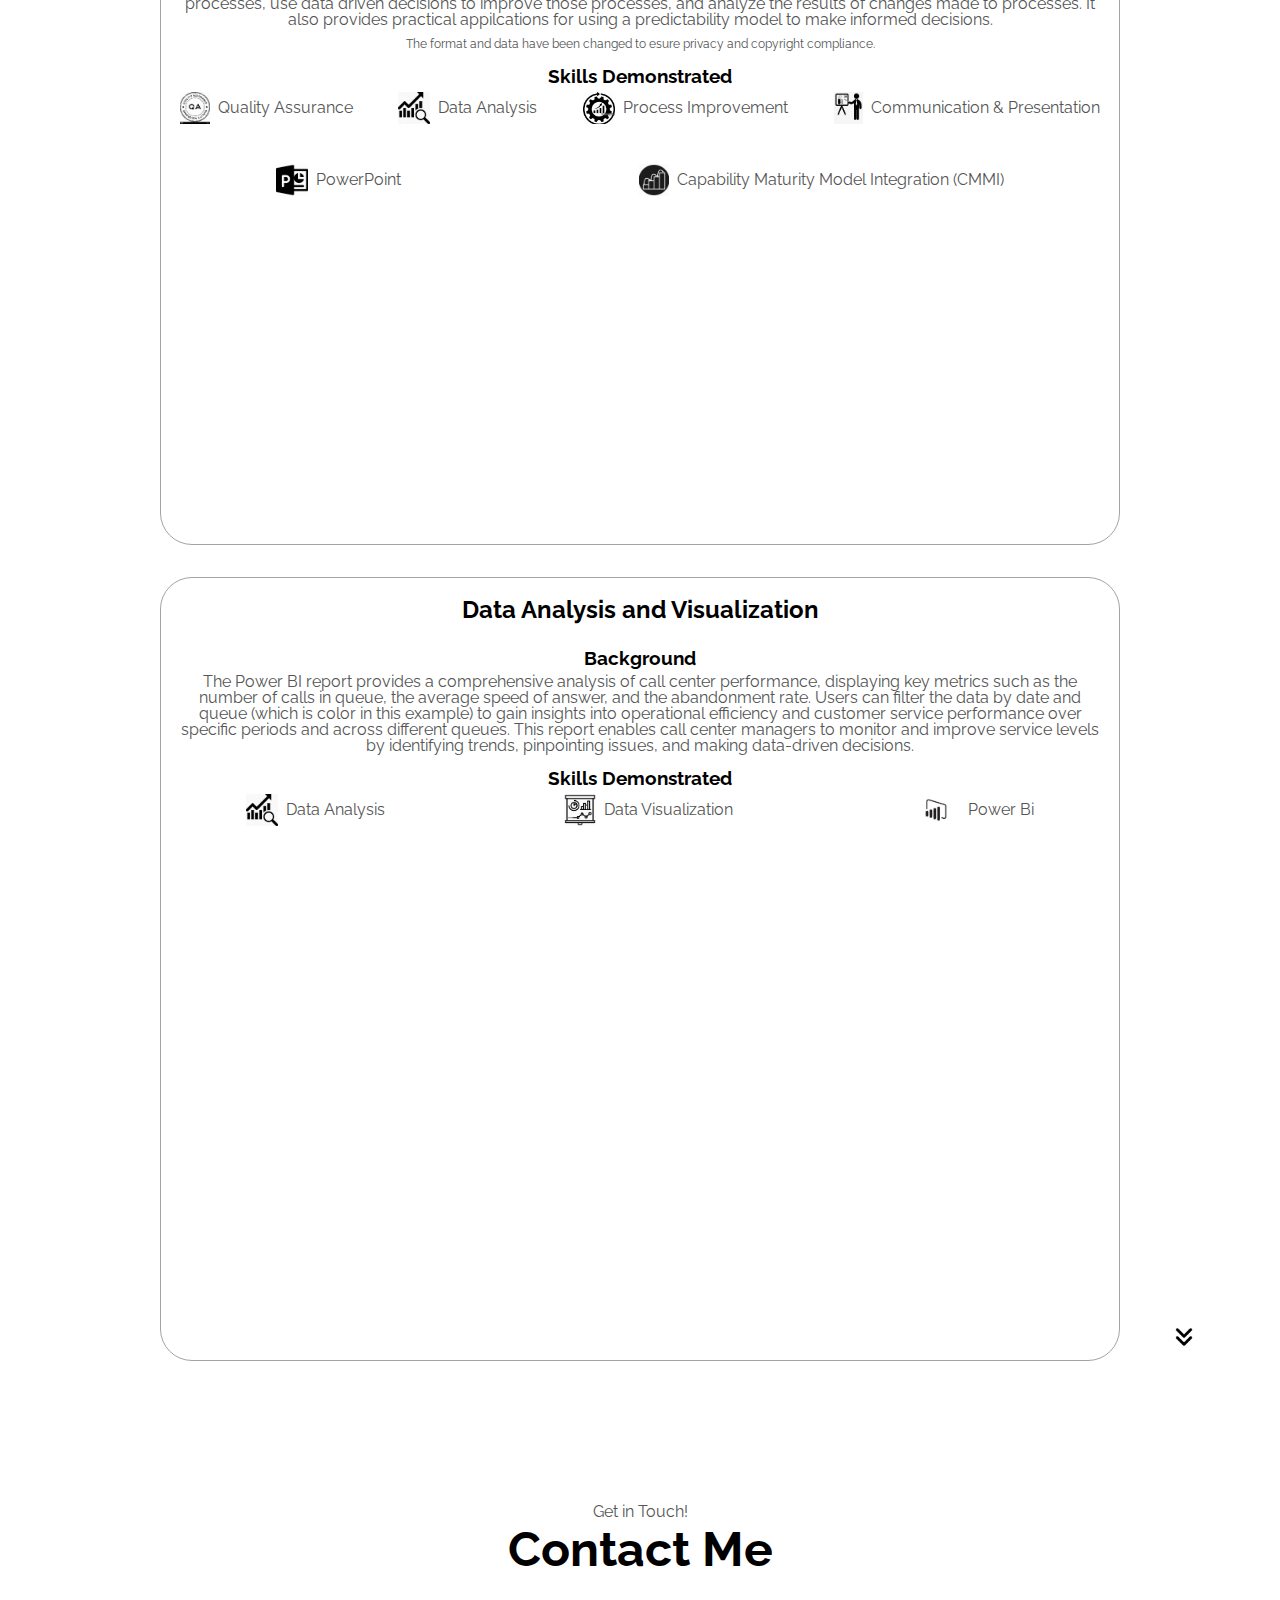
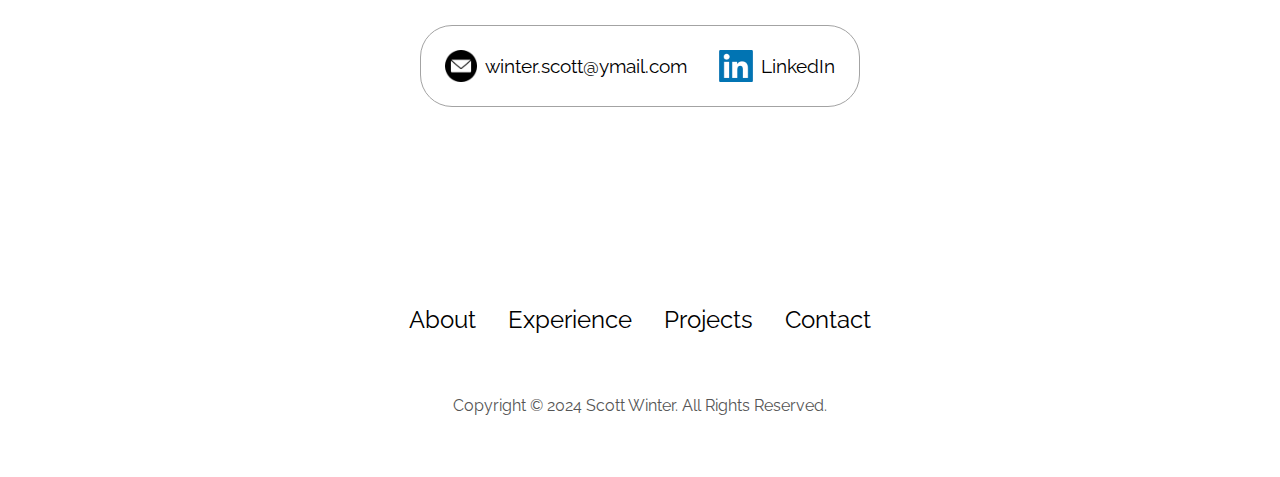
==== commit 4fb1710d: "Format About me" ====
--- a/index.html
+++ b/index.html
@@ -76,9 +76,12 @@
                          alt="Experience icon"
                          class="icon"
                         />
-                        <h3>Experience</h3>
-                        <p>Call Center Management <br>
-                        Process Improvement & Quality Specialist</p>
+                        <h3>Expertise</h3>
+                        <li>Call Center Management </li>
+                        <li>Process Improvement & Quality Specialist</li>
+                        <li>Program Management</li>
+                        <li>Process Improvement</li>
+                        <li>Web Development</li>
                     </div>
                     <div class="details-container">
                         <img 
--- a/style.css
+++ b/style.css
@@ -146,10 +146,11 @@
 
 section {
     padding-top: 4vh;
-    height: 96vh;
+    /* height: 96vh; */
     margin: 0 10rem;
     box-sizing: border-box;
     min-height: fit-content;
+    padding-bottom: 2rem;
 }
 
 .section-container {
@@ -162,7 +163,7 @@
     display: flex;
     justify-content: center;
     gap: 5rem;
-    height: 80vh;
+    height: 70vh;
 }
 
 .section__pic-container {
@@ -306,7 +307,7 @@
 
 .section-container {
    gap: 3rem;
-   height: 80%;
+   height: 70%;
 }
 
 .section__pic-container {
@@ -388,7 +389,7 @@
     display: flex;
     justify-content: center;
     flex-direction: column;
-    height: 70vh;
+    height: 50vh;
 }
 
 .contact-info-upper-container {
--- a/mediaqueries.css
+++ b/mediaqueries.css
@@ -34,6 +34,7 @@
     }
     section {
         margin: 0 5%;
+        padding-bottom: 0;
     }
     .section__pic-container {
         width: 100%;
@@ -54,7 +55,7 @@
         height: 40vh;
     }
     #profile {
-        height: 83vh;
+        /* height: 83vh; */
         margin-bottom: 0;
     }
     article {
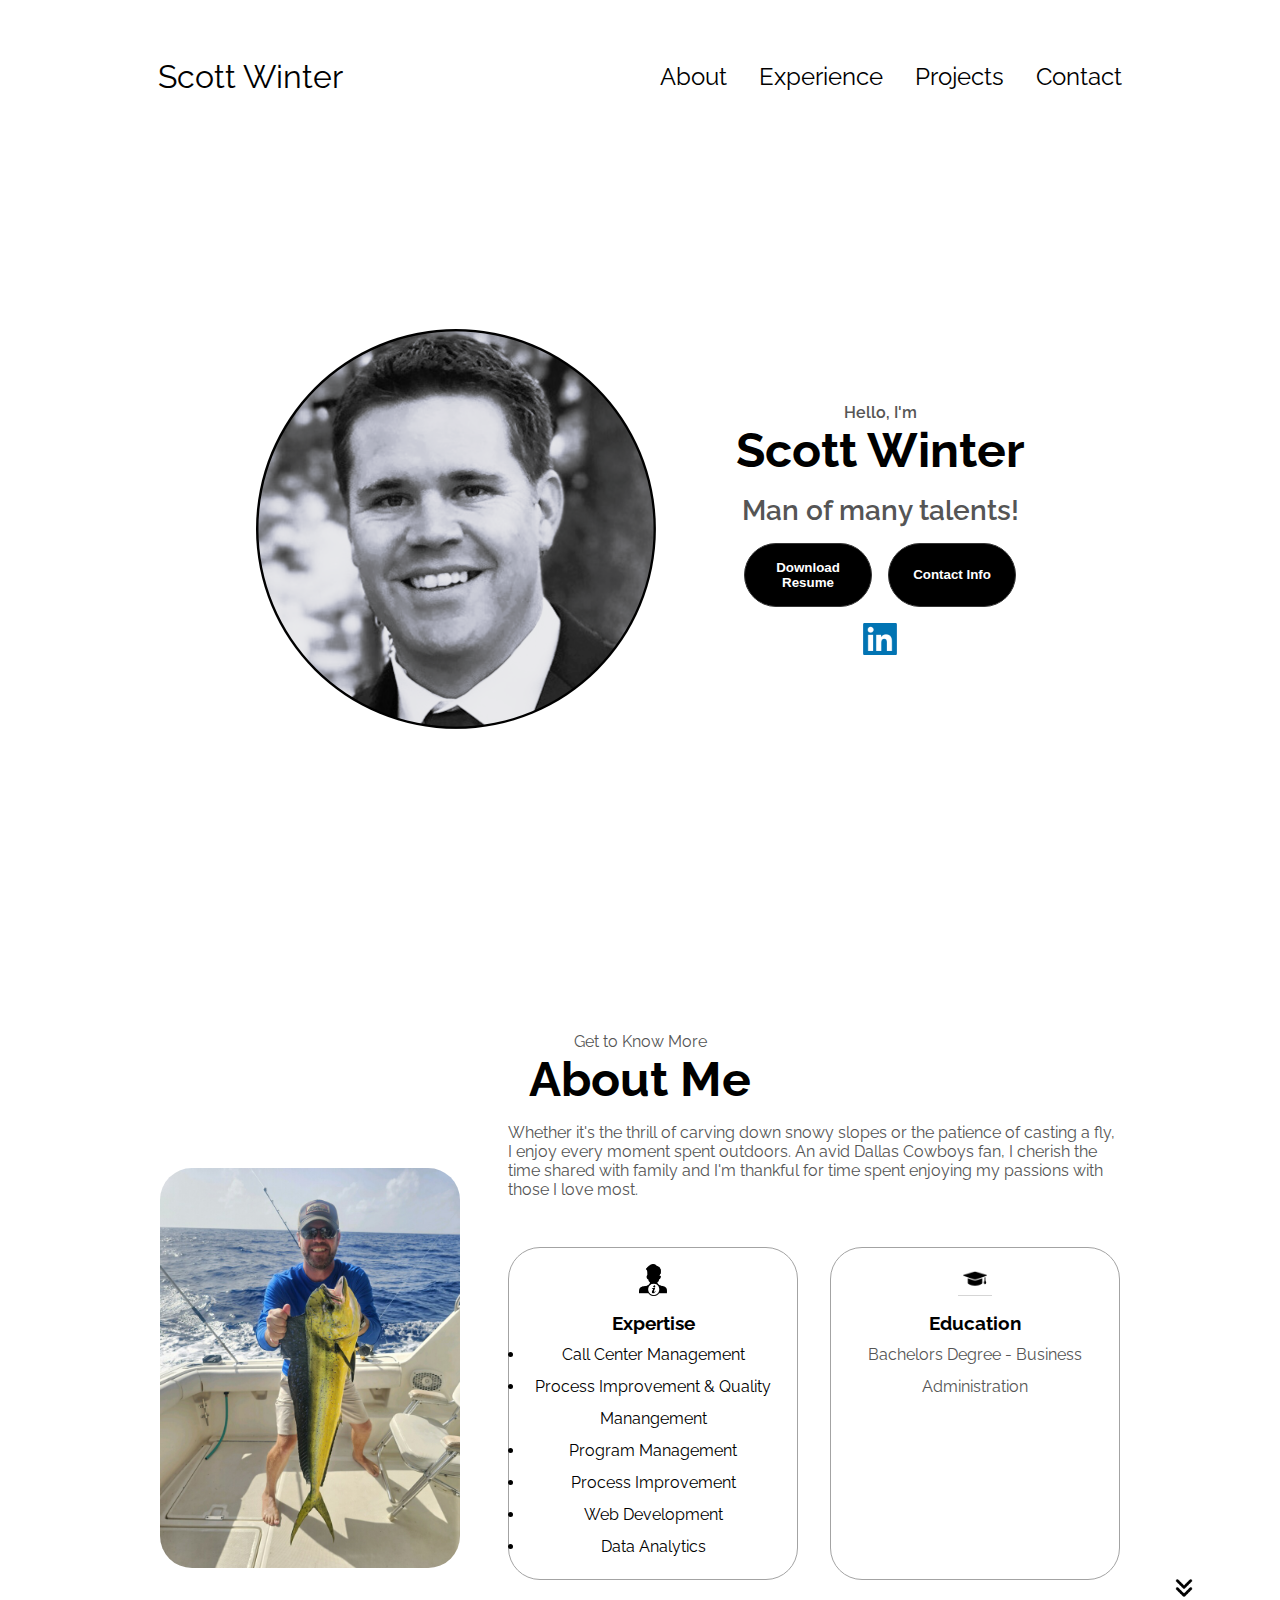
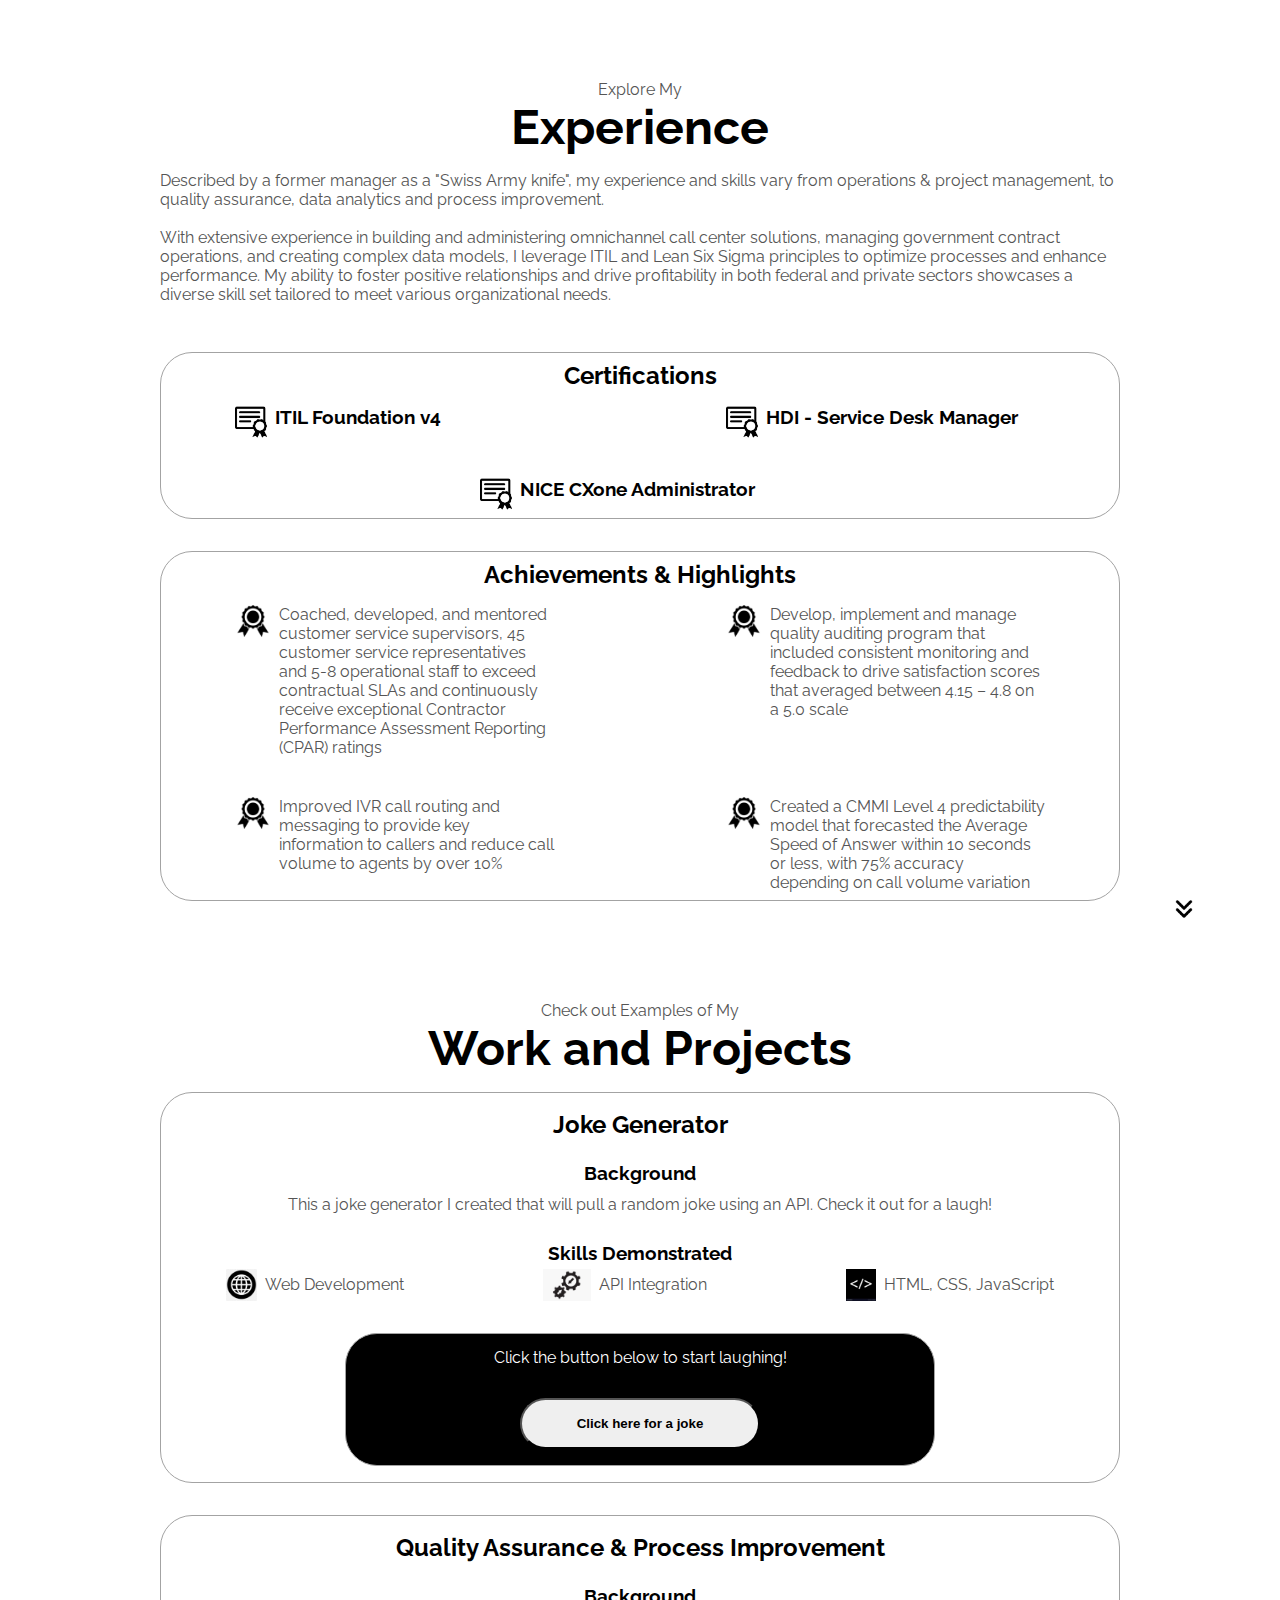
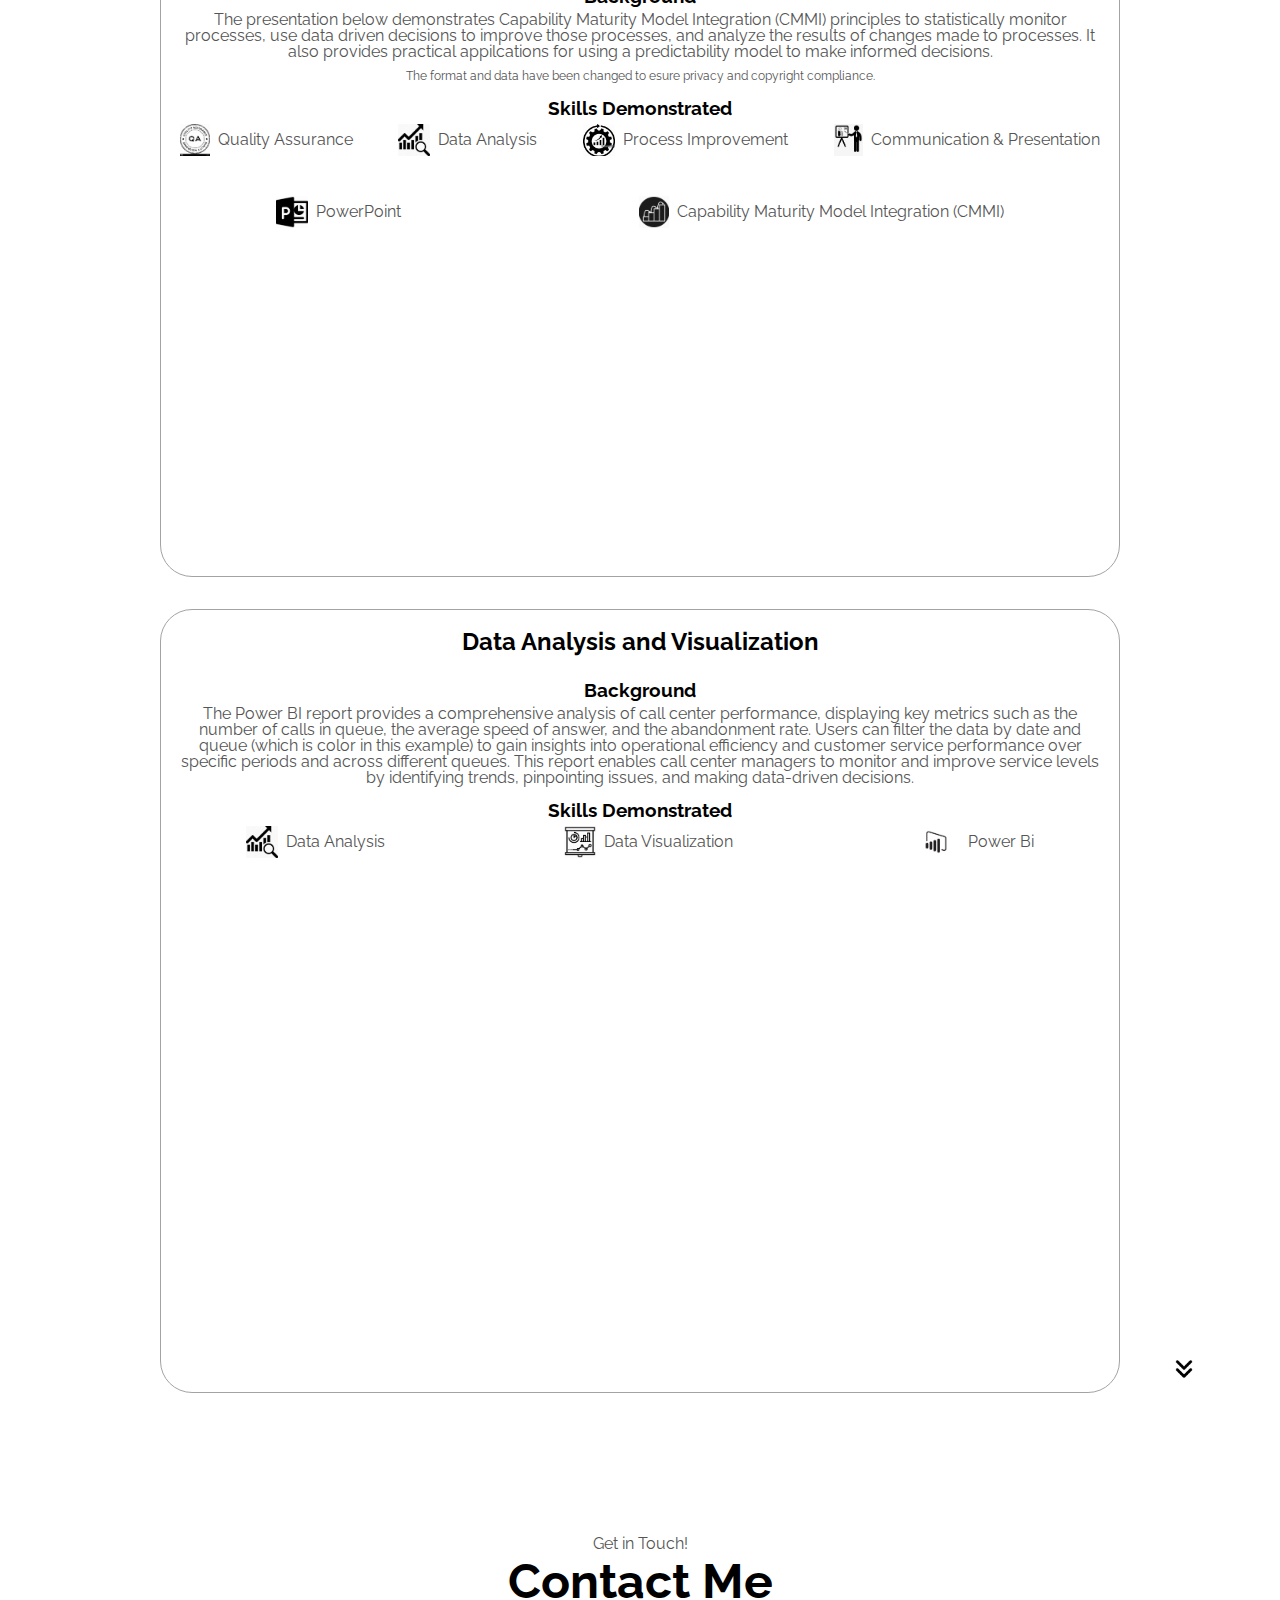
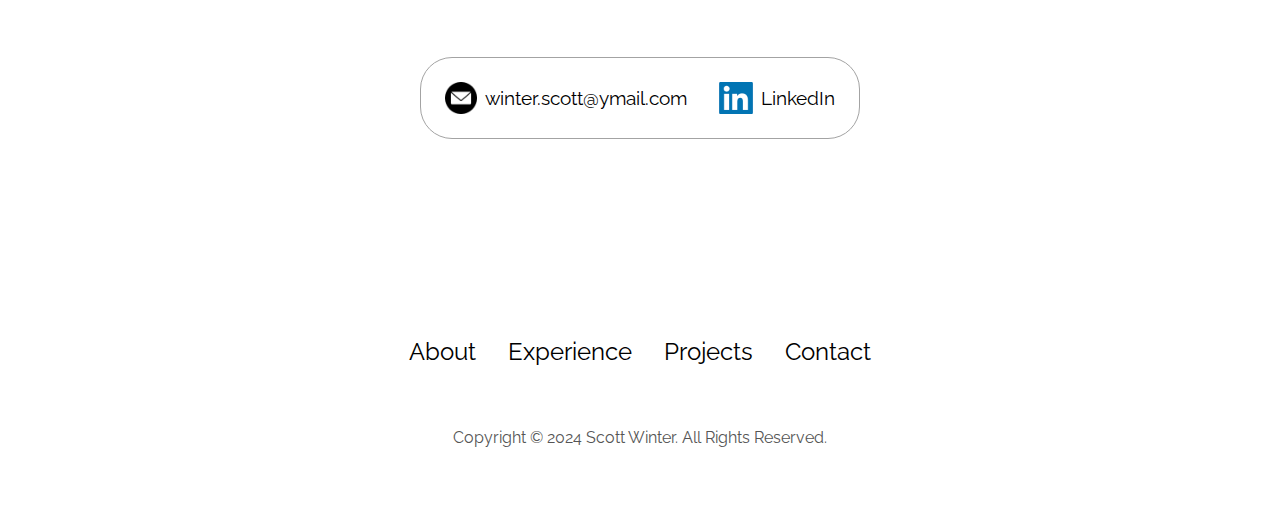
==== commit d77f870e: "Added Expertise" ====
--- a/index.html
+++ b/index.html
@@ -78,10 +78,11 @@
                         />
                         <h3>Expertise</h3>
                         <li>Call Center Management </li>
-                        <li>Process Improvement & Quality Specialist</li>
+                        <li>Process Improvement & Quality Manangement</li>
                         <li>Program Management</li>
                         <li>Process Improvement</li>
                         <li>Web Development</li>
+                        <li>Data Analytics</li>
                     </div>
                     <div class="details-container">
                         <img 
